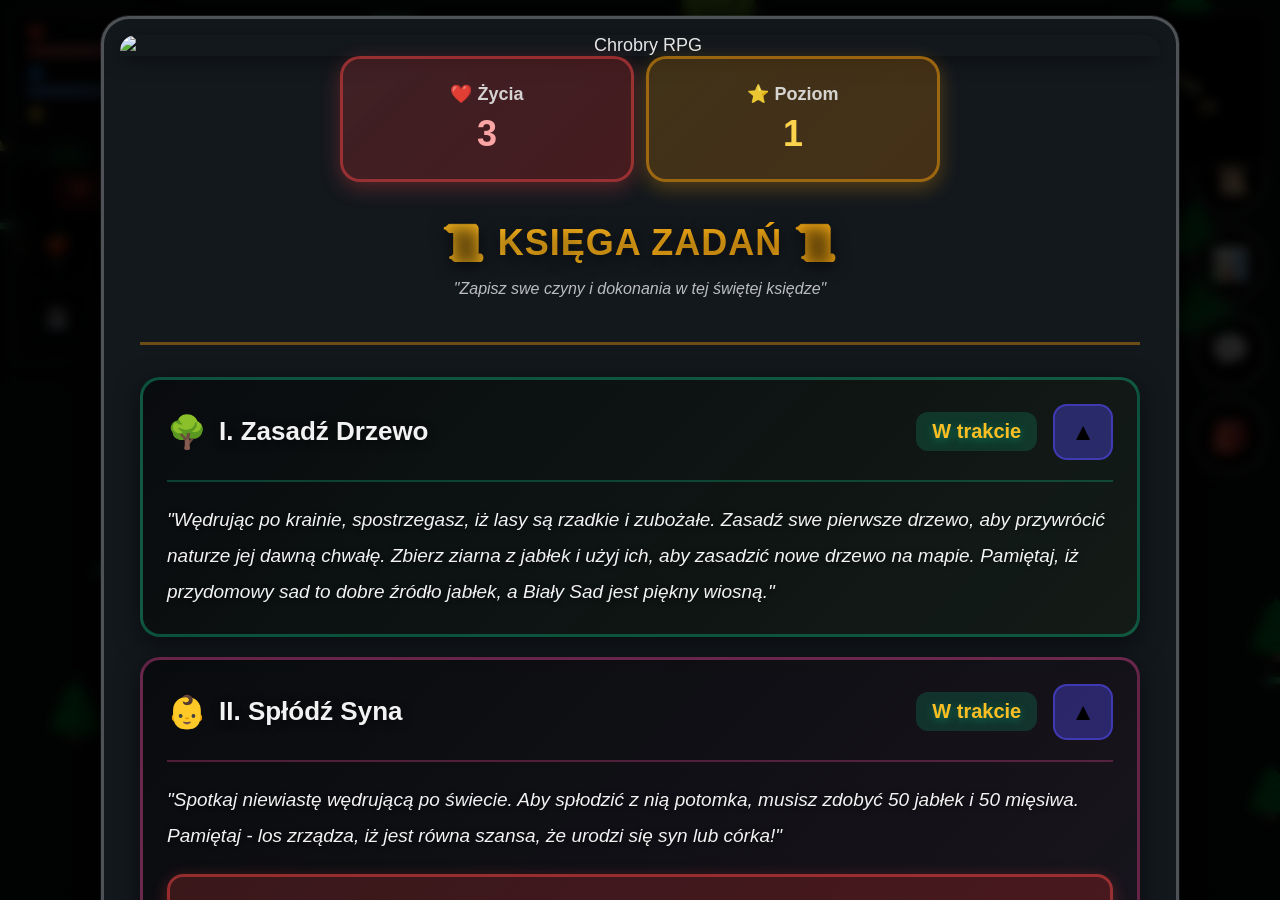
==== index.html @ 9f72fad6 "Initial commit: Game prototype" ====
<!DOCTYPE html>
<html lang="pl">

<head>
  <meta charset="utf-8" />
  <meta name="viewport" content="width=device-width, initial-scale=1, user-scalable=no, viewport-fit=cover" />
  <title>🧔 ChrobryRPG</title>
  <link rel="stylesheet" href="styles.css">
</head>

<body>
  <canvas id="canvas"></canvas>
  <!-- Mini-mapa w prawym górnym rogu -->
  <canvas id="minimap" class="minimap"></canvas>
  <div id="ui">
    <!-- Nowy HUD - Modern Game Design -->
    <div class="hud-container">
      <!-- Górna sekcja: HP, MP, XP w jednej linii -->
      <div class="hud-bars-section">
        <div class="hud-bar-group">
          <div class="hud-bar-label">
            <span class="hud-icon">❤️</span>
            <span class="hud-bar-text" id="hpNum">100/100</span>
          </div>
          <div class="hud-bar hp-bar">
            <div class="hud-bar-fill hp-fill" id="hpFill" style="width:100%"></div>
          </div>
        </div>

        <div class="hud-bar-group">
          <div class="hud-bar-label">
            <span class="hud-icon">🔷</span>
            <span class="hud-bar-text" id="mpNum">50/50</span>
          </div>
          <div class="hud-bar mp-bar">
            <div class="hud-bar-fill mp-fill" id="mpFill" style="width:100%"></div>
          </div>
        </div>

        <div class="hud-bar-group">
          <div class="hud-bar-label">
            <span class="hud-icon">⭐</span>
            <span class="hud-bar-text">L<span id="lvlNum">1</span> <span id="xpNum"
                class="hud-xp-text">0/100</span></span>
          </div>
          <div class="hud-bar xp-bar">
            <div class="hud-bar-fill xp-fill" id="xpFill" style="width:0%"></div>
          </div>
        </div>
      </div>

      <!-- Dolna sekcja: Inventory i statystyki -->
      <div class="hud-stats-section">
        <div class="hud-stats-row">
          <div class="hud-stat-badge lives-badge" title="Życia">
            <span class="hud-stat-icon">❤️</span>
            <span class="hud-stat-value" id="livesDisplay">3</span>
          </div>
          <div class="hud-stat-badge gold-badge" title="Złoto">
            <span class="hud-stat-icon">💰</span>
            <span class="hud-stat-value" id="gold">0</span>
          </div>
        </div>

        <div class="hud-inventory-row">
          <div class="hud-inv-item" title="Jabłka">
            <span class="hud-inv-icon">🍎</span>
            <span class="hud-inv-count" id="hudApples">0</span>
          </div>
          <div class="hud-inv-item" title="Mięsiwo">
            <span class="hud-inv-icon">🍖</span>
            <span class="hud-inv-count" id="hudMeat">0</span>
          </div>
          <div class="hud-inv-item" title="Flaszki">
            <span class="hud-inv-icon">🍾</span>
            <span class="hud-inv-count" id="hudMead">0</span>
          </div>
          <div class="hud-inv-item" title="Drewno">
            <span class="hud-inv-icon">🪵</span>
            <span class="hud-inv-count" id="hudWood">0</span>
          </div>
          <div class="hud-inv-item btn-icon" id="saveBtn" title="Zapisz grę">
            <span class="hud-inv-icon">💾</span>
          </div>
        </div>
      </div>
    </div>
    <!-- Przyciski akcji - prawa strona pod mini-mapą -->
    <div class="action-buttons-panel">
      <div class="action-btn-item btn-icon" id="questBtn" title="Zadania (Q)">📜</div>
      <div class="action-btn-item btn-icon" id="statsBtn" title="Statystyki (R)">📊</div>
      <div class="action-btn-item btn-icon" id="interactBtn" title="Interakcja (F)">💬</div>
      <div class="action-btn-item btn-icon" id="inventoryBtn" title="Skarbiec (E)">🎒</div>
    </div>

    <!-- Gałka analogowa (lewy dolny róg) -->
    <div class="virtual-joystick" id="joystick">
      <div class="joystick-base"></div>
      <div class="joystick-stick" id="joystickStick"></div>
    </div>

    <!-- Przyciski akcji (prawy dolny róg) -->
    <div class="action-buttons">
      <button class="action-btn action-btn-b" id="actionBtnB" title="Atak projectile (B)">
        <span class="action-btn-emoji">🏹</span>
        <div class="action-btn-cooldown" id="cooldownB"></div>
      </button>
      <button class="action-btn action-btn-a" id="actionBtnA" title="Atak ręcz (A)">
        <span class="action-btn-emoji">⚔️</span>
        <div class="action-btn-cooldown" id="cooldownA"></div>
      </button>
    </div>
  </div>

  <!-- Modal level-up -->
  <div class="modal" id="levelUpModal">
    <div class="panel">
      <button class="modal-close" aria-label="Zamknij">×</button>
      <h1>🛡️ Awans na poziom <span id="lvlUpTo">2</span></h1>
      <div
        style="margin-bottom:24px; padding:20px; background:linear-gradient(135deg, rgba(16,185,129,0.3), rgba(5,150,105,0.3)); border:3px solid rgba(16,185,129,0.5); border-radius:16px; font-size:22px; font-weight:700; text-align:center; box-shadow: 0 4px 16px rgba(16,185,129,0.3);">
        ⭐ Punkty do wykorzystania: <span id="levelUpPoints">1</span>
      </div>
      <div style="display:flex; flex-direction:column; gap:12px;">
        <button class="btn" id="upHP" style="justify-content:space-between; text-align:left;">
          <span style="font-size:18px;">❤️ Maks. HP</span>
          <span style="font-size:18px; font-weight:700; opacity:0.9;" id="upHPValue">100</span>
        </button>
        <button class="btn" id="upMP" style="justify-content:space-between; text-align:left;">
          <span style="font-size:18px;">🔷 Maks. Moc</span>
          <span style="font-size:18px; font-weight:700; opacity:0.9;" id="upMPValue">50</span>
        </button>
        <button class="btn" id="upSpeed" style="justify-content:space-between; text-align:left;">
          <span style="font-size:18px;">🏃 Prędkość ruchu</span>
          <span style="font-size:18px; font-weight:700; opacity:0.9;" id="upSpeedValue">2.8</span>
        </button>
        <button class="btn" id="upMeleeSpeed" style="justify-content:space-between; text-align:left;">
          <span style="font-size:18px;">⚔️ Prędkość ataku z bliska</span>
          <span style="font-size:18px; font-weight:700; opacity:0.9;" id="upMeleeSpeedValue">400ms</span>
        </button>
        <button class="btn" id="upMeleeDmg" style="justify-content:space-between; text-align:left;">
          <span style="font-size:18px;">🗡️ Siła ataku z bliska</span>
          <span style="font-size:18px; font-weight:700; opacity:0.9;" id="upMeleeDmgValue">18</span>
        </button>
        <button class="btn" id="upRangedSpeed" style="justify-content:space-between; text-align:left;">
          <span style="font-size:18px;">🏹 Prędkość ataku z daleka</span>
          <span style="font-size:18px; font-weight:700; opacity:0.9;" id="upRangedSpeedValue">300ms</span>
        </button>
        <button class="btn" id="upRangedDmg" style="justify-content:space-between; text-align:left;">
          <span style="font-size:18px;">💥 Siła ataku z daleka</span>
          <span style="font-size:18px; font-weight:700; opacity:0.9;" id="upRangedDmgValue">16</span>
        </button>
        <button class="btn" id="upMagnet" style="justify-content:space-between; text-align:left;">
          <span style="font-size:18px;">🧲 Przyciąganie dropów</span>
          <span style="font-size:18px; font-weight:700; opacity:0.9;" id="upMagnetValue">0px</span>
        </button>
      </div>
    </div>
  </div>

  <!-- Modal Quest Log / Start Screen / Help (Połączony) -->
  <div class="modal" id="questModal">
    <div class="panel">
      <!-- Sekcja Start Screen (tylko gdy to start screen) -->
      <div id="startScreenSection" style="margin-bottom:40px; display:none;">
        <div style="text-align:center; margin: -24px -20px 40px -20px;">
          <img src="media/chrobry-rpg.png" alt="Chrobry RPG"
            style="width: 100%; height: auto; display: block; border-radius: 16px 16px 0 0; box-shadow: 0 4px 20px rgba(0,0,0,0.4);">
          <div
            style="display:flex; flex-direction:row; gap:12px; margin-bottom:40px; max-width:600px; margin-left:auto; margin-right:auto; justify-content:center; align-items:stretch;">
            <div
              style="padding:24px; background:linear-gradient(135deg, rgba(239,68,68,0.2), rgba(220,38,38,0.25)); border:3px solid rgba(239,68,68,0.5); border-radius:20px; font-size:24px; font-weight:800; box-shadow: 0 6px 20px rgba(239,68,68,0.3); flex:1; min-width:180px;">
              <div style="font-size:18px; margin-bottom:8px; opacity:0.9; font-weight:600;">❤️ Życia</div>
              <div style="font-size:36px; color:#fca5a5;"><span id="startScreenLives">3</span></div>
            </div>
            <div
              style="padding:24px; background:linear-gradient(135deg, rgba(245,158,11,0.2), rgba(217,119,6,0.25)); border:3px solid rgba(245,158,11,0.5); border-radius:20px; font-size:24px; font-weight:800; box-shadow: 0 6px 20px rgba(245,158,11,0.3); flex:1; min-width:180px;">
              <div style="font-size:18px; margin-bottom:8px; opacity:0.9; font-weight:600;">⭐ Poziom</div>
              <div style="font-size:36px; color:#fcd34d;"><span id="startScreenLevel">1</span></div>
            </div>
          </div>
        </div>
      </div>

      <!-- Sekcja Quest Log -->
      <div style="margin-bottom:40px;">
        <div
          style="text-align:center; margin-bottom:32px; padding-bottom:24px; border-bottom:3px solid rgba(245,158,11,0.4);">
          <h2
            style="font-size:36px; font-weight:900; margin:0; text-shadow: 0 4px 16px rgba(0,0,0,0.6); letter-spacing:1px; background: linear-gradient(135deg, #fbbf24, #f59e0b); -webkit-background-clip: text; -webkit-text-fill-color: transparent; background-clip: text;">
            📜 KSIĘGA ZADAŃ 📜</h2>
          <p style="font-size:16px; margin-top:12px; opacity:0.8; font-style:italic;">"Zapisz swe czyny i dokonania w
            tej świętej księdze"</p>
        </div>
        <div style="margin-bottom:12px">
          <!-- Quest 1: Zasadź drzewo -->
          <div
            style="margin-bottom:20px; border:3px solid rgba(16,185,129,0.4); border-radius:20px; padding:24px; background:linear-gradient(135deg, rgba(0,0,0,0.5), rgba(20,30,20,0.6)); box-shadow: 0 6px 24px rgba(0,0,0,0.5);">
            <div
              style="display:flex; justify-content:space-between; align-items:center; margin-bottom:16px; flex-wrap:wrap; gap:16px;">
              <div style="display:flex; align-items:center; gap:12px;">
                <span style="font-size:32px;">🌳</span>
                <strong
                  style="font-size:26px; font-weight:800; color:rgba(255,255,255,0.95); text-shadow: 0 2px 8px rgba(0,0,0,0.5);">I.
                  Zasadź Drzewo</strong>
              </div>
              <div style="display:flex; align-items:center; gap:16px;">
                <span id="quest1Status"
                  style="color:#10b981; font-weight:800; font-size:20px; text-shadow: 0 2px 8px rgba(16,185,129,0.5); padding:8px 16px; background:rgba(16,185,129,0.2); border-radius:12px;">✓
                  Ukończone</span>
                <button class="btn-icon-small" id="quest1Toggle"
                  style="font-size:24px; padding:12px 16px; min-width:52px; min-height:52px; background:rgba(79,70,229,0.4); border:2px solid rgba(79,70,229,0.6); border-radius:14px; cursor:pointer; transition:all 0.2s;"
                  title="Rozwiń/Zwiń opis">▲</button>
              </div>
            </div>
            <div id="quest1Description"
              style="display:block; margin-top:20px; padding-top:20px; border-top:2px solid rgba(16,185,129,0.3);">
              <p
                style="margin:0; line-height:1.9; color:rgba(255,255,255,0.95); font-size:19px; font-style:italic; text-shadow: 0 1px 4px rgba(0,0,0,0.5);">
                "Wędrując po krainie, spostrzegasz, iż lasy są rzadkie i zubożałe. Zasadź swe pierwsze drzewo, aby
                przywrócić naturze jej dawną chwałę. Zbierz ziarna z jabłek i użyj ich, aby zasadzić nowe drzewo na
                mapie. Pamiętaj, iż przydomowy sad to dobre źródło jabłek, a Biały Sad jest piękny wiosną."
              </p>
            </div>
          </div>

          <!-- Quest 2: Spłodź syna -->
          <div
            style="margin-bottom:20px; border:3px solid rgba(236,72,153,0.4); border-radius:20px; padding:24px; background:linear-gradient(135deg, rgba(0,0,0,0.5), rgba(30,20,30,0.6)); box-shadow: 0 6px 24px rgba(0,0,0,0.5);">
            <div
              style="display:flex; justify-content:space-between; align-items:center; margin-bottom:16px; flex-wrap:wrap; gap:16px;">
              <div style="display:flex; align-items:center; gap:12px;">
                <span style="font-size:32px;">👶</span>
                <strong
                  style="font-size:26px; font-weight:800; color:rgba(255,255,255,0.95); text-shadow: 0 2px 8px rgba(0,0,0,0.5);">II.
                  Spłódź Syna</strong>
              </div>
              <div style="display:flex; align-items:center; gap:16px;">
                <span id="quest2Status"
                  style="color:#10b981; font-weight:800; font-size:20px; text-shadow: 0 2px 8px rgba(16,185,129,0.5); padding:8px 16px; background:rgba(16,185,129,0.2); border-radius:12px;">✓
                  Ukończone</span>
                <button class="btn-icon-small" id="quest2Toggle"
                  style="font-size:24px; padding:12px 16px; min-width:52px; min-height:52px; background:rgba(79,70,229,0.4); border:2px solid rgba(79,70,229,0.6); border-radius:14px; cursor:pointer; transition:all 0.2s;"
                  title="Rozwiń/Zwiń opis">▲</button>
              </div>
            </div>
            <div id="quest2Description"
              style="display:block; margin-top:20px; padding-top:20px; border-top:2px solid rgba(236,72,153,0.3);">
              <p
                style="margin:0 0 20px 0; line-height:1.9; color:rgba(255,255,255,0.95); font-size:19px; font-style:italic; text-shadow: 0 1px 4px rgba(0,0,0,0.5);">
                "Spotkaj niewiastę wędrującą po świecie. Aby spłodzić z nią potomka, musisz zdobyć 50 jabłek i 50
                mięsiwa. Pamiętaj - los zrządza, iż jest równa szansa, że urodzi się syn lub córka!"
              </p>
              <div style="display:flex; flex-direction:column; gap:14px; margin-top:20px;">
                <div
                  style="padding:20px; background:linear-gradient(135deg, rgba(239,68,68,0.2), rgba(220,38,38,0.25)); border:3px solid rgba(239,68,68,0.5); border-radius:16px; font-size:20px; font-weight:700; text-align:center; box-shadow: 0 4px 16px rgba(239,68,68,0.3);">
                  🍎 Jabłka: <span id="quest2Apples" style="font-size:24px; color:#fca5a5;">0</span>/50
                </div>
                <div
                  style="padding:20px; background:linear-gradient(135deg, rgba(245,158,11,0.2), rgba(217,119,6,0.25)); border:3px solid rgba(245,158,11,0.5); border-radius:16px; font-size:20px; font-weight:700; text-align:center; box-shadow: 0 4px 16px rgba(245,158,11,0.3);">
                  🍖 Mięsiwo: <span id="quest2Meat" style="font-size:24px; color:#fcd34d;">0</span>/50
                </div>
              </div>
            </div>
          </div>

          <!-- Quest 3: Napisz książkę -->
          <div
            style="margin-bottom:20px; border:3px solid rgba(139,92,246,0.4); border-radius:20px; padding:24px; background:linear-gradient(135deg, rgba(0,0,0,0.5), rgba(20,20,30,0.6)); box-shadow: 0 6px 24px rgba(0,0,0,0.5);">
            <div
              style="display:flex; justify-content:space-between; align-items:center; margin-bottom:16px; flex-wrap:wrap; gap:16px;">
              <div style="display:flex; align-items:center; gap:12px;">
                <span style="font-size:32px;">📖</span>
                <strong
                  style="font-size:26px; font-weight:800; color:rgba(255,255,255,0.95); text-shadow: 0 2px 8px rgba(0,0,0,0.5);">III.
                  Napisz Knigę</strong>
              </div>
              <div style="display:flex; align-items:center; gap:16px;">
                <span id="quest3Status"
                  style="color:#10b981; font-weight:800; font-size:20px; text-shadow: 0 2px 8px rgba(16,185,129,0.5); padding:8px 16px; background:rgba(16,185,129,0.2); border-radius:12px;">✓
                  Ukończone</span>
                <button class="btn-icon-small" id="quest3Toggle"
                  style="font-size:24px; padding:12px 16px; min-width:52px; min-height:52px; background:rgba(79,70,229,0.4); border:2px solid rgba(79,70,229,0.6); border-radius:14px; cursor:pointer; transition:all 0.2s;"
                  title="Rozwiń/Zwiń opis">▲</button>
              </div>
            </div>
            <div id="quest3Description"
              style="display:block; margin-top:20px; padding-top:20px; border-top:2px solid rgba(139,92,246,0.3);">
              <p
                style="margin:0 0 20px 0; line-height:1.9; color:rgba(255,255,255,0.95); font-size:19px; font-style:italic; text-shadow: 0 1px 4px rgba(0,0,0,0.5);">
                "Spotkaj czarodzieja wędrującego po świecie. Aby napisać z nim księgę mądrości, musisz zebrać ogromne
                ilości zasobów: 100 mięsiwa, 100 jabłek i 100 monet. To będzie wymagało wiele wysiłku, lecz nagroda jest
                warta poświęcenia! Pamiętaj, iż monety najłatwiej zdobyć rozwalając legowiska potworów."
              </p>
              <div style="display:flex; flex-direction:column; gap:14px; margin-top:20px;">
                <div
                  style="padding:20px; background:linear-gradient(135deg, rgba(245,158,11,0.2), rgba(217,119,6,0.25)); border:3px solid rgba(245,158,11,0.5); border-radius:16px; font-size:20px; font-weight:700; text-align:center; box-shadow: 0 4px 16px rgba(245,158,11,0.3);">
                  🍖 Mięsiwo: <span id="quest3Meat" style="font-size:24px; color:#fcd34d;">0</span>/100
                </div>
                <div
                  style="padding:20px; background:linear-gradient(135deg, rgba(239,68,68,0.2), rgba(220,38,38,0.25)); border:3px solid rgba(239,68,68,0.5); border-radius:16px; font-size:20px; font-weight:700; text-align:center; box-shadow: 0 4px 16px rgba(239,68,68,0.3);">
                  🍎 Jabłka: <span id="quest3Apples" style="font-size:24px; color:#fca5a5;">0</span>/100
                </div>
                <div
                  style="padding:20px; background:linear-gradient(135deg, rgba(245,158,11,0.2), rgba(217,119,6,0.25)); border:3px solid rgba(245,158,11,0.5); border-radius:16px; font-size:20px; font-weight:700; text-align:center; box-shadow: 0 4px 16px rgba(245,158,11,0.3);">
                  💰 Monety: <span id="quest3Gold" style="font-size:24px; color:#fcd34d;">0</span>/100
                </div>
              </div>

              <!-- Subquesty: Zniszcz 3 legowiska każdego typu -->
              <div style="margin-top:24px; padding-top:24px; border-top:3px solid rgba(139,92,246,0.4);">
                <div
                  style="font-size:22px; font-weight:800; color:rgba(255,255,255,0.95); margin-bottom:16px; text-align:center; text-shadow: 0 2px 8px rgba(0,0,0,0.5);">
                  ⚔️ Wyzwania Megabestii
                </div>
                <p
                  style="margin:0 0 20px 0; line-height:1.7; color:rgba(255,255,255,0.9); font-size:17px; font-style:italic; text-align:center; text-shadow: 0 1px 4px rgba(0,0,0,0.5);">
                  Zniszcz 3 legowiska każdego typu potwora, aby pojawiła się megabestia. Pokonanie megabestii daje 30
                  monet!
                </p>
                <div style="display:flex; flex-direction:column; gap:12px;">
                  <div
                    style="padding:16px; background:linear-gradient(135deg, rgba(139,92,246,0.15), rgba(124,58,237,0.2)); border:2px solid rgba(139,92,246,0.4); border-radius:14px; box-shadow: 0 3px 12px rgba(139,92,246,0.2);">
                    <div style="display:flex; align-items:center; justify-content:space-between; gap:12px;">
                      <div style="display:flex; align-items:center; gap:12px;">
                        <span style="font-size:32px;">🐺</span>
                        <div>
                          <div style="font-size:18px; font-weight:700; color:rgba(255,255,255,0.95);">Wilk</div>
                          <div style="font-size:14px; opacity:0.8;">Zniszcz 3 legowiska wilków</div>
                        </div>
                      </div>
                      <div style="font-size:24px; font-weight:900; color:#a78bfa;">
                        <span id="quest3Nest0">0</span>/3
                      </div>
                    </div>
                  </div>

                  <div
                    style="padding:16px; background:linear-gradient(135deg, rgba(139,92,246,0.15), rgba(124,58,237,0.2)); border:2px solid rgba(139,92,246,0.4); border-radius:14px; box-shadow: 0 3px 12px rgba(139,92,246,0.2);">
                    <div style="display:flex; align-items:center; justify-content:space-between; gap:12px;">
                      <div style="display:flex; align-items:center; gap:12px;">
                        <span style="font-size:32px;">🐗</span>
                        <div>
                          <div style="font-size:18px; font-weight:700; color:rgba(255,255,255,0.95);">Dzika świnia</div>
                          <div style="font-size:14px; opacity:0.8;">Zniszcz 3 legowiska dzików</div>
                        </div>
                      </div>
                      <div style="font-size:24px; font-weight:900; color:#a78bfa;">
                        <span id="quest3Nest1">0</span>/3
                      </div>
                    </div>
                  </div>

                  <div
                    style="padding:16px; background:linear-gradient(135deg, rgba(139,92,246,0.15), rgba(124,58,237,0.2)); border:2px solid rgba(139,92,246,0.4); border-radius:14px; box-shadow: 0 3px 12px rgba(139,92,246,0.2);">
                    <div style="display:flex; align-items:center; justify-content:space-between; gap:12px;">
                      <div style="display:flex; align-items:center; gap:12px;">
                        <span style="font-size:32px;">🐍</span>
                        <div>
                          <div style="font-size:18px; font-weight:700; color:rgba(255,255,255,0.95);">Żmija</div>
                          <div style="font-size:14px; opacity:0.8;">Zniszcz 3 legowiska żmij</div>
                        </div>
                      </div>
                      <div style="font-size:24px; font-weight:900; color:#a78bfa;">
                        <span id="quest3Nest2">0</span>/3
                      </div>
                    </div>
                  </div>

                  <div
                    style="padding:16px; background:linear-gradient(135deg, rgba(139,92,246,0.15), rgba(124,58,237,0.2)); border:2px solid rgba(139,92,246,0.4); border-radius:14px; box-shadow: 0 3px 12px rgba(139,92,246,0.2);">
                    <div style="display:flex; align-items:center; justify-content:space-between; gap:12px;">
                      <div style="display:flex; align-items:center; gap:12px;">
                        <span style="font-size:32px;">🧟</span>
                        <div>
                          <div style="font-size:18px; font-weight:700; color:rgba(255,255,255,0.95);">Trup</div>
                          <div style="font-size:14px; opacity:0.8;">Zniszcz 3 legowiska trupów</div>
                        </div>
                      </div>
                      <div style="font-size:24px; font-weight:900; color:#a78bfa;">
                        <span id="quest3Nest3">0</span>/3
                      </div>
                    </div>
                  </div>
                </div>
              </div>
            </div>
          </div>
        </div>
      </div>

      <!-- Start Game Button (Moved here) -->
      <div id="startBtnContainer" style="display:none; margin-top: 40px; margin-bottom: 40px; text-align: center;">
        <button class="btn btn-success" id="startGameBtn"
          style="font-size:24px; padding:24px 48px; min-height:72px; font-weight:800; text-transform:uppercase; letter-spacing:1px; box-shadow: 0 8px 24px rgba(16,185,129,0.5);">⚔️
          Wyrusz na Wyprawę ⚔️</button>
      </div>

      <!-- Sekcja Instrukcji -->
      <div style="margin-bottom:40px; border-top:3px solid rgba(245,158,11,0.4); padding-top:40px;">
        <div style="text-align:center; margin-bottom:32px;">
          <h2
            style="font-size:36px; font-weight:900; margin:0 0 12px 0; text-shadow: 0 4px 16px rgba(0,0,0,0.6); letter-spacing:1px; background: linear-gradient(135deg, #fbbf24, #f59e0b); -webkit-background-clip: text; -webkit-text-fill-color: transparent; background-clip: text;">
            ⚔️ KSIĘGA WIEDZY ⚔️</h2>
          <p style="font-size:16px; opacity:0.8; font-style:italic;">"Poznaj tajemnice królestwa i sztukę walki"</p>
        </div>

        <div style="margin-bottom:32px;">
          <h3
            style="font-size:24px; font-weight:800; margin-bottom:20px; color:rgba(255,255,255,0.95); text-align:center; padding:16px; background:linear-gradient(135deg, rgba(79,70,229,0.2), rgba(67,56,202,0.25)); border:2px solid rgba(79,70,229,0.4); border-radius:16px; box-shadow: 0 4px 16px rgba(79,70,229,0.3);">
            📱 Sztuka Walki na Urządzeniach Przenośnych</h3>
          <div style="display:flex; flex-direction:column; gap:12px;">
            <div
              style="padding:18px 20px; background:linear-gradient(135deg, rgba(0,0,0,0.4), rgba(20,20,30,0.5)); border:2px solid rgba(255,255,255,0.15); border-radius:16px; font-size:17px; box-shadow: 0 4px 12px rgba(0,0,0,0.4);">
              <strong style="font-size:20px; color:#fbbf24;">🎮 Gałka analogowa</strong> <span
                style="opacity:0.8;">(lewy dolny róg)</span> - <em>Poruszaj się po krainie</em>
            </div>
            <div
              style="padding:18px 20px; background:linear-gradient(135deg, rgba(0,0,0,0.4), rgba(20,20,30,0.5)); border:2px solid rgba(255,255,255,0.15); border-radius:16px; font-size:17px; box-shadow: 0 4px 12px rgba(0,0,0,0.4);">
              <strong style="font-size:20px; color:#fbbf24;">⚔️ Przycisk A</strong> <span style="opacity:0.8;">(prawy
                dolny róg)</span> - <em>Atakuj mieczem</em>
            </div>
            <div
              style="padding:18px 20px; background:linear-gradient(135deg, rgba(0,0,0,0.4), rgba(20,20,30,0.5)); border:2px solid rgba(255,255,255,0.15); border-radius:16px; font-size:17px; box-shadow: 0 4px 12px rgba(0,0,0,0.4);">
              <strong style="font-size:20px; color:#fbbf24;">🏹 Przycisk B</strong> <span style="opacity:0.8;">(prawy
                dolny róg)</span> - <em>Strzelaj z łuku</em>
            </div>
            <div
              style="padding:18px 20px; background:linear-gradient(135deg, rgba(0,0,0,0.4), rgba(20,20,30,0.5)); border:2px solid rgba(255,255,255,0.15); border-radius:16px; font-size:17px; box-shadow: 0 4px 12px rgba(0,0,0,0.4);">
              <strong style="font-size:20px; color:#fbbf24;">📜 Zadania</strong> <span style="opacity:0.8;">(górne
                menu)</span> - <em>Otwórz księgę zadań</em>
            </div>
            <div
              style="padding:18px 20px; background:linear-gradient(135deg, rgba(0,0,0,0.4), rgba(20,20,30,0.5)); border:2px solid rgba(255,255,255,0.15); border-radius:16px; font-size:17px; box-shadow: 0 4px 12px rgba(0,0,0,0.4);">
              <strong style="font-size:20px; color:#fbbf24;">🎒 Skarbiec</strong> <span style="opacity:0.8;">(górne
                menu)</span> - <em>Zobacz swe skarby</em>
            </div>
            <div
              style="padding:18px 20px; background:linear-gradient(135deg, rgba(0,0,0,0.4), rgba(20,20,30,0.5)); border:2px solid rgba(255,255,255,0.15); border-radius:16px; font-size:17px; box-shadow: 0 4px 12px rgba(0,0,0,0.4);">
              <strong style="font-size:20px; color:#fbbf24;">📊 Statystyki</strong> <span style="opacity:0.8;">(górne
                menu)</span> - <em>Sprawdź swe umiejętności</em>
            </div>
            <div
              style="padding:18px 20px; background:linear-gradient(135deg, rgba(0,0,0,0.4), rgba(20,20,30,0.5)); border:2px solid rgba(255,255,255,0.15); border-radius:16px; font-size:17px; box-shadow: 0 4px 12px rgba(0,0,0,0.4);">
              <strong style="font-size:20px; color:#fbbf24;">💬 Interakcja</strong> <span style="opacity:0.8;">(górne
                menu)</span> - <em>Rozmawiaj z mieszkańcami</em>
            </div>
          </div>
        </div>

        <div style="margin-bottom:32px;">
          <h3
            style="font-size:24px; font-weight:800; margin-bottom:20px; color:rgba(255,255,255,0.95); text-align:center; padding:16px; background:linear-gradient(135deg, rgba(139,92,246,0.2), rgba(124,58,237,0.25)); border:2px solid rgba(139,92,246,0.4); border-radius:16px; box-shadow: 0 4px 16px rgba(139,92,246,0.3);">
            🖥️ Sztuka Walki na Pulpicie</h3>
          <div style="display:flex; flex-direction:column; gap:12px;">
            <div
              style="padding:18px 20px; background:linear-gradient(135deg, rgba(0,0,0,0.4), rgba(20,20,30,0.5)); border:2px solid rgba(255,255,255,0.15); border-radius:16px; font-size:17px; box-shadow: 0 4px 12px rgba(0,0,0,0.4);">
              <strong style="font-size:20px; color:#a78bfa;">WASD / Strzałki</strong> - <em>Poruszaj się po krainie</em>
            </div>
            <div
              style="padding:18px 20px; background:linear-gradient(135deg, rgba(0,0,0,0.4), rgba(20,20,30,0.5)); border:2px solid rgba(255,255,255,0.15); border-radius:16px; font-size:17px; box-shadow: 0 4px 12px rgba(0,0,0,0.4);">
              <strong style="font-size:20px; color:#a78bfa;">Spacja</strong> - <em>Atakuj mieczem</em>
            </div>
            <div
              style="padding:18px 20px; background:linear-gradient(135deg, rgba(0,0,0,0.4), rgba(20,20,30,0.5)); border:2px solid rgba(255,255,255,0.15); border-radius:16px; font-size:17px; box-shadow: 0 4px 12px rgba(0,0,0,0.4);">
              <strong style="font-size:20px; color:#a78bfa;">Kliknięcie myszką</strong> - <em>Strzelaj z łuku w kierunku
                kursora</em>
            </div>
            <div
              style="padding:18px 20px; background:linear-gradient(135deg, rgba(0,0,0,0.4), rgba(20,20,30,0.5)); border:2px solid rgba(255,255,255,0.15); border-radius:16px; font-size:17px; box-shadow: 0 4px 12px rgba(0,0,0,0.4);">
              <strong style="font-size:20px; color:#a78bfa;">Q</strong> - <em>Otwórz księgę zadań</em>
            </div>
            <div
              style="padding:18px 20px; background:linear-gradient(135deg, rgba(0,0,0,0.4), rgba(20,20,30,0.5)); border:2px solid rgba(255,255,255,0.15); border-radius:16px; font-size:17px; box-shadow: 0 4px 12px rgba(0,0,0,0.4);">
              <strong style="font-size:20px; color:#a78bfa;">E</strong> - <em>Otwórz skarbiec</em>
            </div>
            <div
              style="padding:18px 20px; background:linear-gradient(135deg, rgba(0,0,0,0.4), rgba(20,20,30,0.5)); border:2px solid rgba(255,255,255,0.15); border-radius:16px; font-size:17px; box-shadow: 0 4px 12px rgba(0,0,0,0.4);">
              <strong style="font-size:20px; color:#a78bfa;">R</strong> - <em>Sprawdź statystyki</em>
            </div>
            <div
              style="padding:18px 20px; background:linear-gradient(135deg, rgba(0,0,0,0.4), rgba(20,20,30,0.5)); border:2px solid rgba(255,255,255,0.15); border-radius:16px; font-size:17px; box-shadow: 0 4px 12px rgba(0,0,0,0.4);">
              <strong style="font-size:20px; color:#a78bfa;">F</strong> - <em>Tryb interakcji (następnie kliknij
                mieszkańca)</em>
            </div>
            <div
              style="padding:18px 20px; background:linear-gradient(135deg, rgba(0,0,0,0.4), rgba(20,20,30,0.5)); border:2px solid rgba(255,255,255,0.15); border-radius:16px; font-size:17px; box-shadow: 0 4px 12px rgba(0,0,0,0.4);">
              <strong style="font-size:20px; color:#a78bfa;">ESC</strong> - <em>Zamknij otwarte okno</em>
            </div>
          </div>
        </div>

        <div style="margin-bottom:32px;">
          <h3
            style="font-size:24px; font-weight:800; margin-bottom:20px; color:rgba(255,255,255,0.95); text-align:center; padding:16px; background:linear-gradient(135deg, rgba(16,185,129,0.2), rgba(5,150,105,0.25)); border:2px solid rgba(16,185,129,0.4); border-radius:16px; box-shadow: 0 4px 16px rgba(16,185,129,0.3);">
            🏰 Tajemnice Królestwa</h3>
          <div style="display:flex; flex-direction:column; gap:12px;">
            <div
              style="padding:18px 20px; background:linear-gradient(135deg, rgba(0,0,0,0.4), rgba(20,20,30,0.5)); border:2px solid rgba(255,255,255,0.15); border-radius:16px; font-size:17px; box-shadow: 0 4px 12px rgba(0,0,0,0.4);">
              <strong style="font-size:20px; color:#34d399;">🏰 Jaskinie</strong> - <em>Generują wrogów, po zniszczeniu
                dają złoto i przedmioty</em>
            </div>
            <div
              style="padding:18px 20px; background:linear-gradient(135deg, rgba(0,0,0,0.4), rgba(20,20,30,0.5)); border:2px solid rgba(255,255,255,0.15); border-radius:16px; font-size:17px; box-shadow: 0 4px 12px rgba(0,0,0,0.4);">
              <strong style="font-size:20px; color:#34d399;">🌳 Drzewa</strong> - <em>Dają jabłka, można je ścinać dla
                drewna</em>
            </div>
            <div
              style="padding:18px 20px; background:linear-gradient(135deg, rgba(0,0,0,0.4), rgba(20,20,30,0.5)); border:2px solid rgba(255,255,255,0.15); border-radius:16px; font-size:17px; box-shadow: 0 4px 12px rgba(0,0,0,0.4);">
              <strong style="font-size:20px; color:#34d399;">👩 Niewiasta</strong> - <em>Daj 50 jabłek i 50 mięsiwa, aby
                spłodzić dziecko</em>
            </div>
            <div
              style="padding:18px 20px; background:linear-gradient(135deg, rgba(0,0,0,0.4), rgba(20,20,30,0.5)); border:2px solid rgba(255,255,255,0.15); border-radius:16px; font-size:17px; box-shadow: 0 4px 12px rgba(0,0,0,0.4);">
              <strong style="font-size:20px; color:#34d399;">🧙 Czarodziej</strong> - <em>Daj 100 mięsiwa, 100 jabłek i
                100 monet, aby napisać księgę</em>
            </div>
            <div
              style="padding:18px 20px; background:linear-gradient(135deg, rgba(0,0,0,0.4), rgba(20,20,30,0.5)); border:2px solid rgba(255,255,255,0.15); border-radius:16px; font-size:17px; box-shadow: 0 4px 12px rgba(0,0,0,0.4);">
              <strong style="font-size:20px; color:#34d399;">❤️ Życia</strong> - <em>Startujesz z 3, dostajesz +1 za
                każdy awans</em>
            </div>
          </div>
        </div>
      </div>

      <!-- Przycisk zamknij na końcu -->
      <button class="btn btn-secondary" id="closeQuestBtn"
        style="margin-top:20px; font-size:20px; padding:20px 40px; min-height:64px; font-weight:700;">❌ Zamknij
        Księgę</button>
    </div>
  </div>

  <!-- Modal Inventory - Redesigned -->
  <div class="modal" id="inventoryModal">
    <div class="panel">
      <button class="modal-close" aria-label="Zamknij">×</button>

      <!-- Nagłówek - lewy górny róg -->
      <div style="display:flex; align-items:center; gap:12px; margin-bottom:20px; margin-top:-8px;">
        <span style="font-size:36px; text-shadow: 0 2px 8px rgba(0,0,0,0.5);">🎒</span>
        <h2
          style="font-size:28px; font-weight:800; margin:0; color:rgba(255,255,255,0.95); text-shadow: 0 2px 8px rgba(0,0,0,0.5);">
          SKARBIEC</h2>
      </div>

      <!-- Statystyki HP i MP - Większe i bardziej widoczne - zawsze obok siebie -->
      <div style="margin-bottom:20px; display:grid; grid-template-columns:1fr 1fr; gap:10px;">
        <!-- Zdrowie -->
        <div
          style="padding:14px; background:linear-gradient(135deg, rgba(239,68,68,0.25), rgba(220,38,38,0.3)); border:3px solid rgba(239,68,68,0.6); border-radius:16px; box-shadow: 0 4px 16px rgba(239,68,68,0.4), inset 0 2px 6px rgba(255,255,255,0.1);">
          <div style="display:flex; align-items:center; justify-content:center; gap:8px; margin-bottom:8px;">
            <span style="font-size:28px;">❤️</span>
            <div style="font-size:18px; font-weight:700; color:#fca5a5; text-shadow: 0 2px 6px rgba(0,0,0,0.5);">Zdrowie
            </div>
          </div>
          <div
            style="font-size:32px; color:#fca5a5; font-weight:900; text-align:center; text-shadow: 0 2px 8px rgba(0,0,0,0.6); margin-bottom:10px; letter-spacing:1px;">
            <span id="invHP" style="color:#fff;">0</span><span style="opacity:0.6; font-size:24px;">/</span><span
              id="invHPMax" style="opacity:0.8;">0</span>
          </div>
          <div
            style="height:12px; background:rgba(0,0,0,0.4); border-radius:10px; overflow:hidden; border:2px solid rgba(255,255,255,0.15); box-shadow: inset 0 2px 4px rgba(0,0,0,0.3);">
            <div id="invHPBar"
              style="height:100%; background:linear-gradient(90deg, #ef4444, #f87171, #ef4444, #ef4444); box-shadow: 0 0 12px rgba(239,68,68,0.8), inset 0 1px 2px rgba(255,255,255,0.3); transition:width 0.4s cubic-bezier(0.4, 0, 0.2, 1); width:0%;">
            </div>
          </div>
        </div>

        <!-- Moc -->
        <div
          style="padding:14px; background:linear-gradient(135deg, rgba(59,130,246,0.25), rgba(37,99,235,0.3)); border:3px solid rgba(59,130,246,0.6); border-radius:16px; box-shadow: 0 4px 16px rgba(59,130,246,0.4), inset 0 2px 6px rgba(255,255,255,0.1);">
          <div style="display:flex; align-items:center; justify-content:center; gap:8px; margin-bottom:8px;">
            <span style="font-size:28px;">🔷</span>
            <div style="font-size:18px; font-weight:700; color:#93c5fd; text-shadow: 0 2px 6px rgba(0,0,0,0.5);">Moc
            </div>
          </div>
          <div
            style="font-size:32px; color:#93c5fd; font-weight:900; text-align:center; text-shadow: 0 2px 8px rgba(0,0,0,0.6); margin-bottom:10px; letter-spacing:1px;">
            <span id="invMP" style="color:#fff;">0</span><span style="opacity:0.6; font-size:24px;">/</span><span
              id="invMPMax" style="opacity:0.8;">0</span>
          </div>
          <div
            style="height:12px; background:rgba(0,0,0,0.4); border-radius:10px; overflow:hidden; border:2px solid rgba(255,255,255,0.15); box-shadow: inset 0 2px 4px rgba(0,0,0,0.3);">
            <div id="invMPBar"
              style="height:100%; background:linear-gradient(90deg, #3b82f6, #60a5fa, #3b82f6, #3b82f6); box-shadow: 0 0 12px rgba(59,130,246,0.8), inset 0 1px 2px rgba(255,255,255,0.3); transition:width 0.4s cubic-bezier(0.4, 0, 0.2, 1); width:0%;">
            </div>
          </div>
        </div>
      </div>

      <!-- Sekcja: Przedmioty regenerujące zdrowie -->
      <div style="margin-bottom:16px;">
        <div
          style="font-size:20px; font-weight:800; color:#fca5a5; margin-bottom:12px; text-align:center; text-shadow: 0 2px 8px rgba(239,68,68,0.5); padding:10px; background:linear-gradient(135deg, rgba(239,68,68,0.15), rgba(220,38,38,0.2)); border-radius:10px; border:2px solid rgba(239,68,68,0.3);">
          ❤️ Przedmioty Lecznicze
        </div>
        <div style="display:flex; flex-direction:column; gap:10px;">
          <button class="btn btn-danger" id="invAppleClick"
            style="justify-content:space-between; align-items:center; padding:14px 18px; font-size:18px; background:linear-gradient(135deg, rgba(239,68,68,0.95), rgba(220,38,38,1)); border:3px solid rgba(239,68,68,0.9); box-shadow: 0 4px 16px rgba(239,68,68,0.4);">
            <div style="display:flex; align-items:center; gap:12px;">
              <span style="font-size:28px;">🍎</span>
              <div style="text-align:left;">
                <div style="font-weight:700; margin-bottom:2px; font-size:16px;">Jabłka</div>
                <div style="font-size:13px; opacity:0.9;">Regeneruje zdrowie</div>
              </div>
            </div>
            <div style="display:flex; align-items:center; gap:8px;">
              <span id="invApples" style="font-size:22px; font-weight:900; min-width:40px; text-align:right;">0</span>
              <span style="font-size:16px; opacity:0.7;">→</span>
            </div>
          </button>

          <button class="btn btn-danger" id="healWithApplesBtn"
            style="justify-content:center; align-items:center; padding:14px 18px; font-size:18px; background:linear-gradient(135deg, rgba(239,68,68,0.95), rgba(220,38,38,1)); border:3px solid rgba(239,68,68,0.9); box-shadow: 0 4px 16px rgba(239,68,68,0.4); font-weight:800;">
            <span style="font-size:24px; margin-right:8px;">❤️</span>
            Ulecz się do pełna jabłkami
          </button>

          <button class="btn btn-danger" id="invMeatClick"
            style="justify-content:space-between; align-items:center; padding:14px 18px; font-size:18px; background:linear-gradient(135deg, rgba(239,68,68,0.95), rgba(220,38,38,1)); border:3px solid rgba(239,68,68,0.9); box-shadow: 0 4px 16px rgba(239,68,68,0.4);">
            <div style="display:flex; align-items:center; gap:12px;">
              <span style="font-size:28px;">🍖</span>
              <div style="text-align:left;">
                <div style="font-weight:700; margin-bottom:2px; font-size:16px;">Mięsiwo</div>
                <div style="font-size:13px; opacity:0.9;">Regeneruje zdrowie</div>
              </div>
            </div>
            <div style="display:flex; align-items:center; gap:8px;">
              <span id="invMeat" style="font-size:22px; font-weight:900; min-width:40px; text-align:right;">0</span>
              <span style="font-size:16px; opacity:0.7;">→</span>
            </div>
          </button>
        </div>
      </div>

      <!-- Sekcja: Przedmioty regenerujące moc -->
      <div style="margin-bottom:16px;">
        <div
          style="font-size:20px; font-weight:800; color:#93c5fd; margin-bottom:12px; text-align:center; text-shadow: 0 2px 8px rgba(59,130,246,0.5); padding:10px; background:linear-gradient(135deg, rgba(59,130,246,0.15), rgba(37,99,235,0.2)); border-radius:10px; border:2px solid rgba(59,130,246,0.3);">
          🔷 Przedmioty Magiczne
        </div>
        <div style="display:flex; flex-direction:column; gap:10px;">
          <button class="btn btn-primary" id="invMeadClick"
            style="justify-content:space-between; align-items:center; padding:14px 18px; font-size:18px; background:linear-gradient(135deg, rgba(59,130,246,0.95), rgba(37,99,235,1)); border:3px solid rgba(59,130,246,0.9); box-shadow: 0 4px 16px rgba(59,130,246,0.4);">
            <div style="display:flex; align-items:center; gap:12px;">
              <span style="font-size:28px;">🍾</span>
              <div style="text-align:left;">
                <div style="font-weight:700; margin-bottom:2px; font-size:16px;">Flaszka</div>
                <div style="font-size:13px; opacity:0.9;">Regeneruje moc</div>
              </div>
            </div>
            <div style="display:flex; align-items:center; gap:8px;">
              <span id="invMead" style="font-size:22px; font-weight:900; min-width:40px; text-align:right;">0</span>
              <span style="font-size:16px; opacity:0.7;">→</span>
            </div>
          </button>
        </div>
      </div>

      <!-- Sekcja: Narzędzia -->
      <div style="margin-bottom:16px;">
        <div
          style="font-size:20px; font-weight:800; color:#34d399; margin-bottom:12px; text-align:center; text-shadow: 0 2px 8px rgba(16,185,129,0.5); padding:10px; background:linear-gradient(135deg, rgba(16,185,129,0.15), rgba(5,150,105,0.2)); border-radius:10px; border:2px solid rgba(16,185,129,0.3);">
          🌱 Narzędzia
        </div>
        <div style="display:flex; flex-direction:column; gap:10px;">
          <button class="btn btn-success" id="invSeedClick"
            style="justify-content:space-between; align-items:center; padding:14px 18px; font-size:18px; background:linear-gradient(135deg, rgba(16,185,129,0.95), rgba(5,150,105,1)); border:3px solid rgba(16,185,129,0.9); box-shadow: 0 4px 16px rgba(16,185,129,0.4);">
            <div style="display:flex; align-items:center; gap:12px;">
              <span style="font-size:28px;">🌱</span>
              <div style="text-align:left;">
                <div style="font-weight:700; margin-bottom:2px; font-size:16px;">Ziarna</div>
                <div style="font-size:13px; opacity:0.9;">Aktywuj zasadzanie drzew</div>
              </div>
            </div>
            <div style="display:flex; align-items:center; gap:8px;">
              <span id="invSeeds" style="font-size:22px; font-weight:900; min-width:40px; text-align:right;">0</span>
              <span style="font-size:16px; opacity:0.7;">→</span>
            </div>
          </button>
          
          <div class="btn btn-success"
            style="justify-content:space-between; align-items:center; padding:14px 18px; font-size:18px; background:linear-gradient(135deg, rgba(139,69,19,0.8), rgba(160,82,45,0.9)); border:3px solid rgba(139,69,19,0.9); box-shadow: 0 4px 16px rgba(139,69,19,0.4); cursor:default;">
            <div style="display:flex; align-items:center; gap:12px;">
              <span style="font-size:28px;">🪵</span>
              <div style="text-align:left;">
                <div style="font-weight:700; margin-bottom:2px; font-size:16px;">Drewno</div>
                <div style="font-size:13px; opacity:0.9;">Surowiec rzemieślniczy</div>
              </div>
            </div>
            <div style="display:flex; align-items:center; gap:8px;">
              <span id="invWood" style="font-size:22px; font-weight:900; min-width:40px; text-align:right;">0</span>
            </div>
          </div>
        </div>
      </div>

      <!-- Tryb zasadzania -->
      <div id="plantingModeIndicator"
        style="margin-bottom:16px; display:none; padding:14px; background:linear-gradient(135deg, rgba(16,185,129,0.25), rgba(5,150,105,0.3)); border:3px solid rgba(16,185,129,0.6); border-radius:12px; color:#10b981; font-weight:800; font-size:16px; text-align:center; box-shadow: 0 4px 16px rgba(16,185,129,0.4); text-shadow: 0 2px 6px rgba(0,0,0,0.5);">
        <span style="font-size:24px; margin-right:8px;">🌱</span>
        Tryb zasadzania aktywny - kliknij na mapie aby zasadzić drzewo
      </div>

      <!-- Przycisk zamknij -->
      <button class="btn btn-secondary" id="closeInventoryBtn"
        style="width:100%; padding:14px; font-size:18px; font-weight:700;">❌ Zamknij Skarbiec</button>
    </div>
  </div>

  <!-- Modal Character Stats - Redesigned -->
  <div class="modal" id="statsModal">
    <div class="panel stats-panel">
      <button class="modal-close" aria-label="Zamknij">×</button>
      <div class="stats-header">
        <h1>📊 Karta Postaci</h1>
        <div class="stats-level-badge">
          <span class="stats-level-icon">⭐</span>
          <span class="stats-level-text">Poziom <span id="statsLevel">1</span></span>
        </div>
      </div>

      <!-- Podstawowe statystyki -->
      <div class="stats-section">
        <h2 class="stats-section-title">❤️ Podstawowe</h2>
        <div class="stats-grid">
          <div class="stat-card stat-card-hp">
            <div class="stat-card-header">
              <span class="stat-icon">❤️</span>
              <span class="stat-label">Zdrowie</span>
            </div>
            <div class="stat-value">
              <span id="statsHP">0</span><span class="stat-separator">/</span><span id="statsHPMax">0</span>
            </div>
            <div class="stat-bar-container">
              <div class="stat-bar stat-bar-hp" id="statsHPBar"></div>
            </div>
          </div>

          <div class="stat-card stat-card-mp">
            <div class="stat-card-header">
              <span class="stat-icon">🔷</span>
              <span class="stat-label">Moc</span>
            </div>
            <div class="stat-value">
              <span id="statsMP">0</span><span class="stat-separator">/</span><span id="statsMPMax">0</span>
            </div>
            <div class="stat-bar-container">
              <div class="stat-bar stat-bar-mp" id="statsMPBar"></div>
            </div>
          </div>
        </div>
      </div>

      <!-- Statystyki walki -->
      <div class="stats-section">
        <h2 class="stats-section-title">⚔️ Walka</h2>
        <div class="stats-grid">
          <div class="stat-card stat-card-melee">
            <div class="stat-card-header">
              <span class="stat-icon">⚔️</span>
              <span class="stat-label">Atak z Bliska</span>
            </div>
            <div class="stat-details">
              <div class="stat-detail-item">
                <span class="stat-detail-label">Siła:</span>
                <span class="stat-detail-value" id="statsMeleeDmg">0</span>
              </div>
              <div class="stat-detail-item">
                <span class="stat-detail-label">CD:</span>
                <span class="stat-detail-value" id="statsMeleeCD">0</span><span class="stat-unit">ms</span>
              </div>
            </div>
          </div>

          <div class="stat-card stat-card-ranged">
            <div class="stat-card-header">
              <span class="stat-icon">🏹</span>
              <span class="stat-label">Atak z Daleka</span>
            </div>
            <div class="stat-details">
              <div class="stat-detail-item">
                <span class="stat-detail-label">Siła:</span>
                <span class="stat-detail-value" id="statsRangedDmg">0</span>
              </div>
              <div class="stat-detail-item">
                <span class="stat-detail-label">CD:</span>
                <span class="stat-detail-value" id="statsRangedCD">0</span><span class="stat-unit">ms</span>
              </div>
            </div>
          </div>
        </div>
      </div>

      <!-- Statystyki ruchu i specjalne -->
      <div class="stats-section">
        <h2 class="stats-section-title">🏃 Ruch & Specjalne</h2>
        <div class="stats-grid stats-grid-single">
          <div class="stat-card stat-card-speed">
            <div class="stat-card-header">
              <span class="stat-icon">🏃</span>
              <span class="stat-label">Prędkość Ruchu</span>
            </div>
            <div class="stat-value-large">
              <span id="statsSpeed">0</span>
            </div>
          </div>

          <div class="stat-card stat-card-magnet">
            <div class="stat-card-header">
              <span class="stat-icon">🧲</span>
              <span class="stat-label">Przyciąganie Dropów</span>
            </div>
            <div class="stat-value-large">
              <span id="statsMagnet">0px</span>
            </div>
            <div class="stat-description" id="statsMagnetDesc">Poziom + bonus</div>
          </div>
        </div>
      </div>

      <button class="btn btn-secondary" id="closeStatsBtn" style="margin-top:24px;">❌ Zamknij</button>
    </div>
  </div>

  <!-- Modal Woman Dialog -->
  <div class="modal" id="womanModal">
    <div class="panel">
      <button class="modal-close" aria-label="Zamknij">×</button>
      <h1>👩 Niewiasta</h1>
      <p style="margin:20px 0; font-size:18px; line-height:1.6;">Hola! Chcesz mi spłodzić syna? Aby spłodzić mi syna
        luby, daj mnie 50 jabłek i 50 mięsiwa kochaniutki. Nie jestem taka łatwa! A! I pamiętaj ze jest 50/50 % szansa
        ze dropne Ci syna albo corke</p>
      <div style="display:flex; flex-direction:column; gap:12px; margin:20px 0;">
        <div
          style="padding:16px; background:rgba(239,68,68,0.15); border:2px solid rgba(239,68,68,0.3); border-radius:12px; font-size:18px; font-weight:600; text-align:center;">
          🍎 Jabłka: <span id="womanApples">0</span>/50</div>
        <div
          style="padding:16px; background:rgba(245,158,11,0.15); border:2px solid rgba(245,158,11,0.3); border-radius:12px; font-size:18px; font-weight:600; text-align:center;">
          🍖 Mięsiwo: <span id="womanMeat">0</span>/50</div>
      </div>
      <div style="display:flex; flex-direction:column; gap:12px; margin-top:20px;">
        <button class="btn btn-primary" id="giveAppleBtn">🍎 Daj jabłko (1)</button>
        <button class="btn btn-success" id="giveAllApplesBtn">🍎 Daj wszystkie jabłka</button>
        <button class="btn btn-primary" id="giveMeatBtn">🍖 Daj mięsiwo (1)</button>
        <button class="btn btn-success" id="giveAllMeatBtn">🍖 Daj wszystkie mięsiwo</button>
        <button class="btn btn-secondary" id="closeWomanBtn">❌ Zamknij</button>
      </div>
    </div>
  </div>

  <!-- Modal Wizard Dialog -->
  <div class="modal" id="wizardModal">
    <div class="panel">
      <button class="modal-close" aria-label="Zamknij">×</button>
      <h1>🧙 Czarodziej</h1>
      <p style="margin:20px 0; font-size:18px; line-height:1.6;">Aby napisać książkę, potrzebuję 100 mięsiwa, 100 jabłek
        i 100 monet.</p>
      <div style="display:flex; flex-direction:column; gap:12px; margin:20px 0;">
        <div
          style="padding:16px; background:rgba(245,158,11,0.15); border:2px solid rgba(245,158,11,0.3); border-radius:12px; font-size:18px; font-weight:600; text-align:center;">
          🍖 Mięsiwo: <span id="wizardMeat">0</span>/100</div>
        <div
          style="padding:16px; background:rgba(239,68,68,0.15); border:2px solid rgba(239,68,68,0.3); border-radius:12px; font-size:18px; font-weight:600; text-align:center;">
          🍎 Jabłka: <span id="wizardApples">0</span>/100</div>
        <div
          style="padding:16px; background:rgba(245,158,11,0.15); border:2px solid rgba(245,158,11,0.3); border-radius:12px; font-size:18px; font-weight:600; text-align:center;">
          💰 Monety: <span id="wizardGold">0</span>/100</div>
      </div>
      <div style="display:flex; flex-direction:column; gap:12px; margin-top:20px;">
        <button class="btn btn-primary" id="wizardGiveMeatBtn">🍖 Daj mięsiwo (1)</button>
        <button class="btn btn-success" id="wizardGiveAllMeatBtn">🍖 Daj wszystkie mięsiwo</button>
        <button class="btn btn-primary" id="wizardGiveAppleBtn">🍎 Daj jabłko (1)</button>
        <button class="btn btn-success" id="wizardGiveAllApplesBtn">🍎 Daj wszystkie jabłka</button>
        <button class="btn btn-primary" id="wizardGiveGoldBtn">💰 Daj monetę (1)</button>
        <button class="btn btn-success" id="wizardGiveAllGoldBtn">💰 Daj wszystkie monety</button>
        <button class="btn btn-success" id="wizardCompleteBtn">📖 Napisz książkę</button>
        <button class="btn btn-secondary" id="closeWizardBtn">❌ Zamknij</button>
      </div>
    </div>
  </div>

  <!-- Modal Start Screen -->

  <!-- Developer Menu -->
  <div class="modal" id="devMenuModal" style="display:none;">
    <div class="panel" style="max-width:600px;">
      <button class="modal-close" aria-label="Zamknij">×</button>
      <h1>🛠️ Menu Deweloperskie</h1>

      <div style="display:flex; flex-direction:column; gap:12px; margin-top:24px;">
        <h2 style="font-size:20px; margin:0; color:#fbbf24; text-shadow: 0 2px 6px rgba(0,0,0,0.5);">Spawn Megabestii
        </h2>
        <div style="display:grid; grid-template-columns:1fr 1fr; gap:8px;">
          <button class="btn btn-warning" id="devSpawnWolf">🐺 Spawn Wilk</button>
          <button class="btn btn-warning" id="devSpawnBoar">🐗 Spawn Dzik</button>
          <button class="btn btn-warning" id="devSpawnSnake">🐍 Spawn Żmija</button>
          <button class="btn btn-warning" id="devSpawnZombie">🧟 Spawn Trup</button>
        </div>

        <h2 style="font-size:20px; margin:16px 0 0 0; color:#ff6b00; text-shadow: 0 2px 6px rgba(0,0,0,0.5);">Spawn
          Ultra Megabestii</h2>
        <div style="display:grid; grid-template-columns:1fr 1fr; gap:8px;">
          <button class="btn"
            style="background:linear-gradient(135deg, rgba(255,107,0,0.9), rgba(255,149,0,0.95)); border-color:rgba(255,107,0,0.8);"
            id="devSpawnUltraWolf">🐺 Spawn Ultra Wilk</button>
          <button class="btn"
            style="background:linear-gradient(135deg, rgba(255,107,0,0.9), rgba(255,149,0,0.95)); border-color:rgba(255,107,0,0.8);"
            id="devSpawnUltraBoar">🐗 Spawn Ultra Dzik</button>
          <button class="btn"
            style="background:linear-gradient(135deg, rgba(255,107,0,0.9), rgba(255,149,0,0.95)); border-color:rgba(255,107,0,0.8);"
            id="devSpawnUltraSnake">🐍 Spawn Ultra Żmija</button>
          <button class="btn"
            style="background:linear-gradient(135deg, rgba(255,107,0,0.9), rgba(255,149,0,0.95)); border-color:rgba(255,107,0,0.8);"
            id="devSpawnUltraZombie">🧟 Spawn Ultra Trup</button>
        </div>
        <h2 style="font-size:20px; margin:16px 0 0 0; color:#ff0000; text-shadow: 0 2px 6px rgba(0,0,0,0.5);">Spawn
          HIPER ULTRA Megabestii</h2>
        <div style="display:grid; grid-template-columns:1fr 1fr; gap:8px;">
          <button class="btn"
            style="background:linear-gradient(135deg, rgba(255,0,0,0.9), rgba(255,50,50,0.95)); border-color:rgba(255,0,0,0.8);"
            id="devSpawnHiperUltraWolf">🐺🐺 Spawn HIPER ULTRA Wilk</button>
          <button class="btn"
            style="background:linear-gradient(135deg, rgba(255,0,0,0.9), rgba(255,50,50,0.95)); border-color:rgba(255,0,0,0.8);"
            id="devSpawnHiperUltraBoar">🐗🐗 Spawn HIPER ULTRA Dzik</button>
          <button class="btn"
            style="background:linear-gradient(135deg, rgba(255,0,0,0.9), rgba(255,50,50,0.95)); border-color:rgba(255,0,0,0.8);"
            id="devSpawnHiperUltraSnake">🐍🐍 Spawn HIPER ULTRA Żmija</button>
          <button class="btn"
            style="background:linear-gradient(135deg, rgba(255,0,0,0.9), rgba(255,50,50,0.95)); border-color:rgba(255,0,0,0.8);"
            id="devSpawnHiperUltraZombie">🧟 Spawn HIPER ULTRA Trup</button>
        </div>

        <h2 style="font-size:20px; margin:16px 0 0 0; color:#10b981; text-shadow: 0 2px 6px rgba(0,0,0,0.5);">Spawn Inne
        </h2>
        <div style="display:grid; grid-template-columns:1fr 1fr; gap:8px;">
          <button class="btn btn-success" id="devSpawnChild">👶 Spawn Dziecko</button>
          <button class="btn btn-success" id="devSpawnNest">🏰 Spawn Legowisko</button>
          <button class="btn btn-success" id="devSpawnEnemy">👹 Spawn Wróg</button>
          <button class="btn btn-success" id="devSpawnTree">🌳 Spawn Drzewo</button>
        </div>

        <h2 style="font-size:20px; margin:16px 0 0 0; color:#3b82f6; text-shadow: 0 2px 6px rgba(0,0,0,0.5);">Zasoby
        </h2>
        <div style="display:grid; grid-template-columns:1fr 1fr; gap:8px;">
          <button class="btn btn-primary" id="devAddGold">💰 +100 Monet</button>
          <button class="btn btn-primary" id="devAddXP">✨ +1000 XP</button>
          <button class="btn btn-primary" id="devAddLevel">⭐ +1 Poziom</button>
          <button class="btn btn-primary" id="devFullHeal">❤️ Pełne HP/MP</button>
        </div>

        <h2 style="font-size:20px; margin:16px 0 0 0; color:#a78bfa; text-shadow: 0 2px 6px rgba(0,0,0,0.5);">
          Achievements</h2>
        <div style="display:grid; grid-template-columns:1fr 1fr; gap:8px;">
          <button class="btn"
            style="background:linear-gradient(135deg, rgba(139,92,246,0.9), rgba(124,58,237,0.95)); border-color:rgba(139,92,246,0.8);"
            id="devUnlockAll">🏆 Odblokuj Wszystkie</button>
          <button class="btn"
            style="background:linear-gradient(135deg, rgba(139,92,246,0.9), rgba(124,58,237,0.95)); border-color:rgba(139,92,246,0.8);"
            id="devCompleteQuests">✅ Ukończ Questy</button>
        </div>
      </div>
    </div>
  </div>


  <!-- Debug HUD -->
  <div id="debugHUD">
    <div class="debug-line">FPS: <span id="debugFPS">0</span></div>
    <div id="debugLogs"></div>
  </div>

  <script src="game.js"></script>
</body>

</html>
---- styles.css ----
html, body { 
  height: 100%; 
  margin: 0; 
  padding: 0;
  background:#0b0f10; 
  color:#e6e6e6; 
  font-family: -apple-system, BlinkMacSystemFont, "Segoe UI", Roboto, "Helvetica Neue", Arial, sans-serif;
  font-weight: 500; /* Grubsze czcionki */
  -webkit-font-smoothing: antialiased;
  -moz-osx-font-smoothing: grayscale;
  /* Użyj viewport-fit=cover w meta viewport zamiast padding */
}
#ui { position: fixed; inset: 0; display: grid; grid-template-rows: auto 1fr; grid-template-columns: auto 1fr; pointer-events: none; }
header, footer { padding: 4px 6px; background: linear-gradient(180deg, rgba(0,0,0,.7), rgba(0,0,0,0)); }
header { display:flex; gap:4px; align-items:center; flex-wrap:wrap; justify-content:space-between; }
.pill { 
  pointer-events:auto; 
  background: rgba(0,0,0,.6); 
  border:1px solid rgba(255,255,255,.15); 
  padding:4px 6px; 
  border-radius:8px; 
  font-size:11px; 
  font-weight: 600; /* Grubsze czcionki */
  box-shadow: 0 2px 4px rgba(0,0,0,.3);
}
@media (min-width: 768px) {
  header { padding: 8px 12px; gap:12px; }
  .pill { padding:8px 12px; font-size:14px; }
}
.bar { height:4px; width:70px; background: rgba(255,255,255,.12); border-radius:999px; overflow:hidden; border:1px solid rgba(255,255,255,.15); flex-shrink:0; position: relative; }
@media (min-width: 768px) {
  .bar { height:5px; width:80px; }
}
@media (min-width: 1024px) {
  .bar { height:6px; width:90px; }
}
/* Mini-mapa */
.minimap {
  position: fixed;
  top: max(12px, calc(env(safe-area-inset-top) + 8px));
  right: max(12px, calc(env(safe-area-inset-right) + 8px));
  width: 80px;
  height: 80px;
  border: 2px solid rgba(255,255,255,0.3);
  border-radius: 8px;
  background: rgba(0,0,0,0.85);
  z-index: 50;
  pointer-events: none;
  box-shadow: 0 4px 12px rgba(0,0,0,.6);
}
@media (min-width: 768px) {
  .minimap {
    top: 12px;
    right: 12px;
    width: 120px;
    height: 120px;
    border-radius: 10px;
  }
}
@media (min-width: 1024px) {
  .minimap {
    width: 150px;
    height: 150px;
  }
}
.bar > div { 
  height:100%; 
  width:50%; 
  position: absolute;
  left: 0;
  top: 0;
  background: linear-gradient(90deg, rgba(255,0,64,.9), rgba(255,120,64,.9)); 
  transition: width 0.4s ease-out;
}
.bar.blue > div { 
  background: linear-gradient(90deg, rgba(0,120,255,.9), rgba(0,220,255,.9)); 
}
.bar.purple > div { 
  background: linear-gradient(90deg, rgba(160,100,255,.95), rgba(120,200,255,.9)); 
}
.hud { display:flex; gap:4px; align-items:center; flex-wrap:wrap; }
@media (min-width: 768px) {
  .hud { gap:8px; }
}
/* === NOWY HUD - Modern Game Design === */
.hud-container {
  position: fixed;
  left: max(12px, calc(env(safe-area-inset-left) + 8px));
  top: max(12px, calc(env(safe-area-inset-top) + 8px));
  z-index: 100;
  pointer-events: none; /* Pozwól na kliknięcie przez HUD */
  display: flex;
  flex-direction: column;
  gap: 8px;
  max-width: 200px;
  width: auto;
}

@media (min-width: 768px) {
  .hud-container {
    left: 12px;
    top: 12px;
    max-width: 240px;
    gap: 10px;
  }
}

/* === Sekcja z paskami HP/MP/XP === */
.hud-bars-section {
  background: linear-gradient(135deg, rgba(0,0,0,0.85), rgba(20,20,30,0.9));
  border: 2px solid rgba(255,255,255,0.15);
  border-radius: 12px;
  padding: 8px; /* Zmniejszony padding na mobile */
  box-shadow: 0 4px 20px rgba(0,0,0,0.6), inset 0 1px 0 rgba(255,255,255,0.1);
  backdrop-filter: blur(8px);
  display: flex;
  flex-direction: column;
  gap: 6px; /* Zmniejszony gap na mobile */
  width: fit-content; /* Dopasuj szerokość do zawartości */
}

@media (min-width: 768px) {
  .hud-bars-section {
    padding: 12px;
    gap: 10px;
    border-radius: 14px;
  }
}

.hud-bar-group {
  display: flex;
  flex-direction: column;
  gap: 4px;
}

.hud-bar-label {
  display: flex;
  align-items: center;
  justify-content: space-between;
  font-size: 11px;
  font-weight: 700;
  color: rgba(255,255,255,0.95);
  text-shadow: 0 1px 2px rgba(0,0,0,0.8);
}

@media (min-width: 768px) {
  .hud-bar-label {
    font-size: 12px;
  }
}

.hud-icon {
  font-size: 14px;
  line-height: 1;
  margin-right: 4px;
}

@media (min-width: 768px) {
  .hud-icon {
    font-size: 16px;
  }
}

.hud-bar-text {
  font-size: 10px;
  font-weight: 600;
  opacity: 0.9;
  letter-spacing: 0.3px;
}

@media (min-width: 768px) {
  .hud-bar-text {
    font-size: 11px;
  }
}

.hud-xp-text {
  font-size: 9px;
  opacity: 0.75;
  margin-left: 4px;
}

.hud-bar {
  height: 6px;
  background: rgba(0,0,0,0.5);
  border-radius: 6px;
  overflow: hidden;
  border: 1px solid rgba(255,255,255,0.1);
  position: relative;
  box-shadow: inset 0 2px 4px rgba(0,0,0,0.3);
  width: 80px; /* Skrócone do minimum na mobile */
}

@media (min-width: 768px) {
  .hud-bar {
    height: 8px;
    border-radius: 8px;
    width: 120px; /* Większe na desktop */
  }
}

.hud-bar-fill {
  height: 100%;
  border-radius: inherit;
  transition: width 0.3s cubic-bezier(0.4, 0, 0.2, 1);
  position: relative;
  overflow: hidden;
}

.hp-fill {
  background: linear-gradient(90deg, #ef4444, #f87171, #ef4444);
  box-shadow: 0 0 8px rgba(239, 68, 68, 0.6), inset 0 1px 0 rgba(255,255,255,0.3);
}

.mp-fill {
  background: linear-gradient(90deg, #3b82f6, #60a5fa, #3b82f6);
  box-shadow: 0 0 8px rgba(59, 130, 246, 0.6), inset 0 1px 0 rgba(255,255,255,0.3);
}

.xp-fill {
  background: linear-gradient(90deg, #a855f7, #c084fc, #a855f7);
  box-shadow: 0 0 8px rgba(168, 85, 247, 0.6), inset 0 1px 0 rgba(255,255,255,0.3);
}

/* === Sekcja ze statystykami i inventory === */
.hud-stats-section {
  background: linear-gradient(135deg, rgba(0,0,0,0.85), rgba(20,20,30,0.9));
  border: 2px solid rgba(255,255,255,0.15);
  border-radius: 12px;
  padding: 10px;
  box-shadow: 0 4px 20px rgba(0,0,0,0.6), inset 0 1px 0 rgba(255,255,255,0.1);
  backdrop-filter: blur(8px);
  display: flex;
  flex-direction: column;
  gap: 8px;
}

/* Ukryj dolną ramkę HUD na mobile */
@media (max-width: 767px) {
  .hud-stats-section {
    display: none;
  }
}

@media (min-width: 768px) {
  .hud-stats-section {
    padding: 12px;
    gap: 10px;
    border-radius: 14px;
  }
}

.hud-stats-row {
  display: flex;
  gap: 6px;
  justify-content: center;
}

.hud-stat-badge {
  display: flex;
  align-items: center;
  gap: 4px;
  padding: 6px 10px;
  border-radius: 8px;
  font-size: 12px;
  font-weight: 700;
  color: rgba(255,255,255,0.95);
  text-shadow: 0 1px 2px rgba(0,0,0,0.8);
  pointer-events: auto;
  transition: all 0.2s ease;
}

@media (min-width: 768px) {
  .hud-stat-badge {
    padding: 7px 12px;
    font-size: 13px;
    gap: 5px;
  }
}

.lives-badge {
  background: linear-gradient(135deg, rgba(239, 68, 68, 0.25), rgba(220, 38, 38, 0.3));
  border: 1px solid rgba(239, 68, 68, 0.4);
  box-shadow: 0 2px 8px rgba(239, 68, 68, 0.3);
}

.gold-badge {
  background: linear-gradient(135deg, rgba(245, 158, 11, 0.25), rgba(217, 119, 6, 0.3));
  border: 1px solid rgba(245, 158, 11, 0.4);
  box-shadow: 0 2px 8px rgba(245, 158, 11, 0.3);
}

.hud-stat-icon {
  font-size: 14px;
  line-height: 1;
}

@media (min-width: 768px) {
  .hud-stat-icon {
    font-size: 16px;
  }
}

.hud-stat-value {
  font-size: 12px;
  font-weight: 700;
  min-width: 20px;
  text-align: center;
}

@media (min-width: 768px) {
  .hud-stat-value {
    font-size: 13px;
  }
}

/* === Inventory items === */
.hud-inventory-row {
  display: grid;
  grid-template-columns: repeat(4, 1fr);
  gap: 4px;
}

.hud-inv-item {
  display: flex;
  flex-direction: column;
  align-items: center;
  justify-content: center;
  gap: 2px;
  padding: 6px 4px;
  background: rgba(0,0,0,0.4);
  border: 1px solid rgba(255,255,255,0.1);
  border-radius: 8px;
  font-size: 10px;
  font-weight: 600;
  color: rgba(255,255,255,0.9);
  text-shadow: 0 1px 2px rgba(0,0,0,0.8);
  transition: all 0.2s ease;
  pointer-events: auto;
  cursor: default;
  min-height: 44px;
}

@media (min-width: 768px) {
  .hud-inv-item {
    padding: 8px 5px;
    font-size: 11px;
    min-height: 50px;
    border-radius: 10px;
  }
}

.hud-inv-item:hover {
  background: rgba(0,0,0,0.6);
  border-color: rgba(255,255,255,0.2);
  transform: translateY(-1px);
  box-shadow: 0 2px 8px rgba(0,0,0,0.4);
}

.hud-inv-item.btn-icon {
  cursor: pointer;
}

.hud-inv-item.btn-icon:active {
  transform: translateY(0) scale(0.95);
  opacity: 0.8;
}

.hud-inv-icon {
  font-size: 18px;
  line-height: 1;
  margin-bottom: 2px;
}

@media (min-width: 768px) {
  .hud-inv-icon {
    font-size: 20px;
  }
}

.hud-inv-count {
  font-size: 10px;
  font-weight: 700;
  line-height: 1;
  opacity: 0.9;
}

@media (min-width: 768px) {
  .hud-inv-count {
    font-size: 11px;
  }
}
#canvas { 
  width: 100vw; 
  height: 100vh; 
  touch-action: none; 
  display: block;
  position: fixed;
  top: 0;
  left: 0;
  /* Canvas zajmuje cały viewport, safe-area jest obsługiwane przez elementy UI */
}
.modal { 
  position: fixed; 
  inset: 0; 
  display:none; 
  align-items:center; 
  justify-content:center; 
  background: rgba(0,0,0,.85); 
  backdrop-filter: blur(6px);
  z-index:1000; 
  /* Safe area insets dla iPhone 16 i innych urządzeń z notch */
  padding: max(8px, env(safe-area-inset-top)) max(8px, env(safe-area-inset-right)) max(8px, env(safe-area-inset-bottom)) max(8px, env(safe-area-inset-left));
  overflow-y: auto;
  -webkit-overflow-scrolling: touch; /* Smooth scrolling na iOS */
  scroll-behavior: smooth;
}
@media (min-width: 768px) {
  .modal { 
    padding: max(16px, env(safe-area-inset-top)) max(16px, env(safe-area-inset-right)) max(16px, env(safe-area-inset-bottom)) max(16px, env(safe-area-inset-left)); 
  }
}
/* Wszystkie modals zawsze na środku - usunięto specjalne pozycjonowanie dla inventory */
.panel { 
  width: min(95vw, 900px); /* Większa maksymalna szerokość - 95% viewport na mobile, max 900px na desktop */
  max-width: 95vw; /* Zawsze 95% szerokości ekranu */
  /* Uwzględnij safe area dla wysokości - nie przekraczaj dostępnej przestrzeni */
  max-height: calc(100vh - max(16px, env(safe-area-inset-top)) - max(16px, env(safe-area-inset-bottom)) - 32px);
  min-height: min(80vh, 500px); /* Minimalna wysokość dla lepszego wyglądu */
  overflow-y: auto; 
  overflow-x: hidden;
  background: rgba(20,25,30,.98); 
  border:3px solid rgba(255,255,255,.25); 
  border-radius:20px; 
  padding: 24px 20px; /* Większy padding dla lepszego scrollowania */
  box-shadow: 0 20px 60px rgba(0,0,0,.8), 0 0 0 1px rgba(255,255,255,.1);
  position: relative;
  font-weight: 500;
  font-size: 16px;
  margin: auto; /* Wyśrodkowanie */
  scroll-behavior: smooth;
  -webkit-overflow-scrolling: touch; /* Smooth scrolling na iOS */
  /* Lepsze przewijanie na mobile - większy padding wewnętrzny */
  scroll-padding: 20px;
}
@media (min-width: 768px) {
  .panel { 
    padding: 40px 36px; 
    border-radius: 28px; 
    font-size: 18px;
    width: min(90vw, 1000px); /* Jeszcze większa szerokość na desktop */
    max-width: 90vw;
  }
}
@media (max-width: 767px) {
  .panel {
    width: 95vw;
    max-width: 95vw;
    /* Uwzględnij safe area dla wysokości - nie przekraczaj dostępnej przestrzeni */
    max-height: calc(100vh - max(16px, env(safe-area-inset-top)) - max(16px, env(safe-area-inset-bottom)));
    padding: 20px 16px; /* Mniejszy padding na mobile, ale nadal wystarczający */
    border-radius: 16px;
  }
}

/* === Custom Scrollbar dla lepszego przewijania === */
.panel::-webkit-scrollbar {
  width: 12px;
  height: 12px;
}

.panel::-webkit-scrollbar-track {
  background: rgba(0, 0, 0, 0.3);
  border-radius: 10px;
  margin: 8px;
}

.panel::-webkit-scrollbar-thumb {
  background: rgba(255, 255, 255, 0.3);
  border-radius: 10px;
  border: 2px solid rgba(0, 0, 0, 0.2);
  transition: background 0.2s;
}

.panel::-webkit-scrollbar-thumb:hover {
  background: rgba(255, 255, 255, 0.5);
}

.panel::-webkit-scrollbar-thumb:active {
  background: rgba(255, 255, 255, 0.7);
}

/* Firefox scrollbar */
.panel {
  scrollbar-width: thin;
  scrollbar-color: rgba(255, 255, 255, 0.3) rgba(0, 0, 0, 0.3);
}

@media (max-width: 767px) {
  .panel::-webkit-scrollbar {
    width: 10px;
    height: 10px;
  }
  
  .panel::-webkit-scrollbar-thumb {
    background: rgba(255, 255, 255, 0.4); /* Bardziej widoczny na mobile */
    border: 1px solid rgba(0, 0, 0, 0.3);
  }
}

/* === Stats Panel - Redesigned === */
.stats-panel {
  max-width: 95vw; /* Zgodnie z nowym designem - maksymalna szerokość */
  width: 100%;
}
@media (min-width: 768px) {
  .stats-panel {
    max-width: min(90vw, 1000px); /* Większa szerokość na desktop */
  }
}

.stats-header {
  display: flex;
  justify-content: space-between;
  align-items: center;
  margin-bottom: 24px;
  padding-bottom: 16px;
  border-bottom: 2px solid rgba(255,255,255,0.15);
}

.stats-header h1 {
  margin: 0;
  font-size: 28px;
}

.stats-level-badge {
  display: flex;
  align-items: center;
  gap: 8px;
  padding: 10px 18px;
  background: linear-gradient(135deg, rgba(245,158,11,0.25), rgba(217,119,6,0.3));
  border: 2px solid rgba(245,158,11,0.4);
  border-radius: 12px;
  font-size: 18px;
  font-weight: 700;
  color: #fbbf24;
  box-shadow: 0 4px 12px rgba(245,158,11,0.2);
}

.stats-level-icon {
  font-size: 20px;
}

.stats-level-text {
  font-size: 16px;
}

@media (min-width: 768px) {
  .stats-header h1 { font-size: 32px; }
  .stats-level-badge { padding: 12px 20px; font-size: 20px; }
  .stats-level-icon { font-size: 22px; }
  .stats-level-text { font-size: 18px; }
}

/* Stats Sections */
.stats-section {
  margin-bottom: 24px;
}

.stats-section-title {
  font-size: 20px;
  font-weight: 700;
  margin: 0 0 16px 0;
  color: rgba(255,255,255,0.95);
  text-shadow: 0 2px 4px rgba(0,0,0,0.5);
}

@media (min-width: 768px) {
  .stats-section-title { font-size: 24px; margin-bottom: 20px; }
}

.stats-grid {
  display: grid;
  grid-template-columns: repeat(2, 1fr);
  gap: 12px;
}

.stats-grid-single {
  grid-template-columns: repeat(2, 1fr);
}

@media (max-width: 767px) {
  .stats-grid {
    grid-template-columns: 1fr;
  }
  .stats-grid-single {
    grid-template-columns: 1fr;
  }
}

/* Stat Cards */
.stat-card {
  background: linear-gradient(135deg, rgba(0,0,0,0.4), rgba(20,20,30,0.5));
  border: 2px solid rgba(255,255,255,0.1);
  border-radius: 16px;
  padding: 16px;
  transition: all 0.3s ease;
  box-shadow: 0 4px 12px rgba(0,0,0,0.3);
}

.stat-card:hover {
  border-color: rgba(255,255,255,0.2);
  transform: translateY(-2px);
  box-shadow: 0 6px 16px rgba(0,0,0,0.4);
}

.stat-card-hp {
  border-color: rgba(239,68,68,0.3);
  background: linear-gradient(135deg, rgba(239,68,68,0.1), rgba(220,38,38,0.15));
}

.stat-card-mp {
  border-color: rgba(59,130,246,0.3);
  background: linear-gradient(135deg, rgba(59,130,246,0.1), rgba(37,99,235,0.15));
}

.stat-card-melee {
  border-color: rgba(139,92,246,0.3);
  background: linear-gradient(135deg, rgba(139,92,246,0.1), rgba(124,58,237,0.15));
}

.stat-card-ranged {
  border-color: rgba(236,72,153,0.3);
  background: linear-gradient(135deg, rgba(236,72,153,0.1), rgba(219,39,119,0.15));
}

.stat-card-speed {
  border-color: rgba(16,185,129,0.3);
  background: linear-gradient(135deg, rgba(16,185,129,0.1), rgba(5,150,105,0.15));
}

.stat-card-magnet {
  border-color: rgba(79,70,229,0.3);
  background: linear-gradient(135deg, rgba(79,70,229,0.1), rgba(67,56,202,0.15));
}

.stat-card-header {
  display: flex;
  align-items: center;
  gap: 8px;
  margin-bottom: 12px;
}

.stat-icon {
  font-size: 24px;
  line-height: 1;
}

.stat-label {
  font-size: 16px;
  font-weight: 600;
  color: rgba(255,255,255,0.9);
}

@media (min-width: 768px) {
  .stat-icon { font-size: 28px; }
  .stat-label { font-size: 18px; }
}

.stat-value {
  font-size: 28px;
  font-weight: 700;
  color: rgba(255,255,255,0.95);
  margin-bottom: 8px;
  text-shadow: 0 2px 4px rgba(0,0,0,0.5);
}

.stat-separator {
  opacity: 0.6;
  margin: 0 4px;
}

.stat-value-large {
  font-size: 32px;
  font-weight: 700;
  color: rgba(255,255,255,0.95);
  text-shadow: 0 2px 4px rgba(0,0,0,0.5);
}

@media (min-width: 768px) {
  .stat-value { font-size: 32px; }
  .stat-value-large { font-size: 36px; }
}

/* Stat Bars */
.stat-bar-container {
  height: 8px;
  background: rgba(0,0,0,0.4);
  border-radius: 8px;
  overflow: hidden;
  margin-top: 8px;
  border: 1px solid rgba(255,255,255,0.1);
}

.stat-bar {
  height: 100%;
  border-radius: inherit;
  transition: width 0.4s cubic-bezier(0.4, 0, 0.2, 1);
  position: relative;
  overflow: hidden;
}

.stat-bar-hp {
  background: linear-gradient(90deg, #ef4444, #f87171, #ef4444);
  box-shadow: 0 0 12px rgba(239,68,68,0.6);
}

.stat-bar-mp {
  background: linear-gradient(90deg, #3b82f6, #60a5fa, #3b82f6);
  box-shadow: 0 0 12px rgba(59,130,246,0.6);
}

/* Stat Details (for combat stats) */
.stat-details {
  display: flex;
  flex-direction: column;
  gap: 8px;
  margin-top: 8px;
}

.stat-detail-item {
  display: flex;
  justify-content: space-between;
  align-items: center;
  padding: 8px 12px;
  background: rgba(0,0,0,0.3);
  border-radius: 8px;
  border: 1px solid rgba(255,255,255,0.05);
}

.stat-detail-label {
  font-size: 14px;
  color: rgba(255,255,255,0.7);
  font-weight: 500;
}

.stat-detail-value {
  font-size: 18px;
  font-weight: 700;
  color: rgba(255,255,255,0.95);
}

.stat-unit {
  font-size: 12px;
  opacity: 0.7;
  margin-left: 4px;
}

@media (min-width: 768px) {
  .stat-detail-label { font-size: 15px; }
  .stat-detail-value { font-size: 20px; }
}

.stat-description {
  font-size: 12px;
  color: rgba(255,255,255,0.6);
  margin-top: 8px;
  font-style: italic;
  text-align: center;
}

@media (min-width: 768px) {
  .stat-description { font-size: 13px; }
}
.panel h1 { 
  margin:0 0 20px; 
  font-weight:700; 
  font-size:28px; /* Duży tytuł */
  letter-spacing:.2px;
  line-height:1.3;
  text-align: center;
}
@media (min-width: 768px) {
  .panel h1 { font-size:36px; margin-bottom:24px; }
}
.panel h2 {
  font-size: 24px;
  font-weight: 700;
  margin: 0 0 16px;
  text-align: center;
}
@media (min-width: 768px) {
  .panel h2 { font-size: 30px; margin-bottom: 20px; }
}
.panel p {
  font-size: 16px;
  line-height: 1.6;
  margin: 12px 0;
}
@media (min-width: 768px) {
  .panel p { font-size: 18px; margin: 16px 0; }
}
.modal-close {
  position: absolute;
  /* Uwzględnij safe area dla pozycji przycisku zamknięcia */
  top: max(10px, calc(env(safe-area-inset-top) + 10px));
  right: max(10px, calc(env(safe-area-inset-right) + 10px));
  width: 44px; /* Zwiększone dla lepszej dostępności na mobile */
  height: 44px; /* Zwiększone dla lepszej dostępności na mobile */
  min-width: 44px; /* Minimalny rozmiar dotykowy */
  min-height: 44px;
  border: none;
  background: rgba(255,255,255,.1);
  border: 2px solid rgba(255,255,255,.2);
  border-radius: 50%;
  color: #e6e6e6;
  font-size: 28px;
  font-weight: 700;
  line-height: 1;
  cursor: pointer;
  display: flex;
  align-items: center;
  justify-content: center;
  transition: all 0.2s;
  z-index: 10;
  touch-action: manipulation;
  -webkit-tap-highlight-color: transparent;
}
.modal-close:hover {
  background: rgba(255,255,255,.2);
  border-color: rgba(255,255,255,.3);
  transform: scale(1.1);
}
.modal-close:active {
  transform: scale(0.9);
  background: rgba(255,255,255,.15);
}
@media (min-width: 768px) {
  .modal-close {
    width: 48px;
    height: 48px;
    font-size: 32px;
    top: max(16px, calc(env(safe-area-inset-top) + 16px));
    right: max(16px, calc(env(safe-area-inset-right) + 16px));
  }
}
.btn { 
  pointer-events:auto; 
  background: linear-gradient(135deg, #4f46e5, #7c3aed); /* Fioletowy gradient - domyślny */
  border: 3px solid rgba(255,255,255,.3); 
  border-radius:16px; 
  padding:18px 24px; /* Duży padding */
  font-size:18px; /* Duży font */
  font-weight: 700; /* Gruby font */
  cursor:pointer; 
  touch-action:manipulation;
  transition: all 0.2s;
  color: #ffffff;
  box-shadow: 0 4px 16px rgba(79, 70, 229, 0.4);
  width: 100%; /* Na całą szerokość */
  display: flex;
  justify-content: center;
  align-items: center;
  gap: 8px;
  text-align: center;
  min-height: 56px; /* Minimalna wysokość dla mobile (44px+ padding) - zgodne z wytycznymi dostępności */
  /* Zwiększona minimalna wysokość na bardzo małych ekranach */
}
@media (max-width: 480px) {
  .btn {
    min-height: 52px; /* Nieco mniejsza na bardzo małych ekranach, ale nadal wystarczająca */
    padding: 16px 20px;
    font-size: 16px;
  }
}
.btn:hover {
  background: linear-gradient(135deg, #6366f1, #8b5cf6);
  border-color: rgba(255,255,255,.4);
  transform: translateY(-2px);
  box-shadow: 0 6px 20px rgba(79, 70, 229, 0.5);
}
.btn:active {
  transform: translateY(0);
  box-shadow: 0 2px 8px rgba(79, 70, 229, 0.3);
}
@media (min-width: 768px) {
  .btn { 
    padding:20px 28px; 
    font-size:20px; 
    min-height: 64px;
    border-radius: 20px;
  }
}
.btn:disabled { 
  cursor:not-allowed; 
  opacity:0.5; 
  background: rgba(100,100,100,.5);
}

/* Kolorowe warianty przycisków */
.btn-primary {
  background: linear-gradient(135deg, #3b82f6, #2563eb); /* Niebieski */
  box-shadow: 0 4px 16px rgba(59, 130, 246, 0.4);
}
.btn-primary:hover {
  background: linear-gradient(135deg, #60a5fa, #3b82f6);
  box-shadow: 0 6px 20px rgba(59, 130, 246, 0.5);
}

.btn-success {
  background: linear-gradient(135deg, #10b981, #059669); /* Zielony */
  box-shadow: 0 4px 16px rgba(16, 185, 129, 0.4);
}
.btn-success:hover {
  background: linear-gradient(135deg, #34d399, #10b981);
  box-shadow: 0 6px 20px rgba(16, 185, 129, 0.5);
}

.btn-warning {
  background: linear-gradient(135deg, #f59e0b, #d97706); /* Pomarańczowy */
  box-shadow: 0 4px 16px rgba(245, 158, 11, 0.4);
}
.btn-warning:hover {
  background: linear-gradient(135deg, #fbbf24, #f59e0b);
  box-shadow: 0 6px 20px rgba(245, 158, 11, 0.5);
}

.btn-danger {
  background: linear-gradient(135deg, #ef4444, #dc2626); /* Czerwony */
  box-shadow: 0 4px 16px rgba(239, 68, 68, 0.4);
}
.btn-danger:hover {
  background: linear-gradient(135deg, #f87171, #ef4444);
  box-shadow: 0 6px 20px rgba(239, 68, 68, 0.5);
}

.btn-secondary {
  background: linear-gradient(135deg, #6b7280, #4b5563); /* Szary */
  box-shadow: 0 4px 16px rgba(107, 114, 128, 0.4);
}
.btn-secondary:hover {
  background: linear-gradient(135deg, #9ca3af, #6b7280);
  box-shadow: 0 6px 20px rgba(107, 114, 128, 0.5);
}

/* Przyciski w level-up modal - specjalne */
#levelUpModal .btn { 
  width:100%; 
  display:flex; 
  justify-content:space-between; 
  align-items:center; 
  text-align:left;
  background: linear-gradient(135deg, #6366f1, #8b5cf6);
  margin-bottom: 12px;
}
#levelUpModal .btn:hover {
  background: linear-gradient(135deg, #818cf8, #a78bfa);
}
.btn-icon { 
  min-width:44px; /* Minimalny rozmiar dla dostępności (44x44px to standard mobile) */
  min-height:44px; 
  display:flex; 
  align-items:center; 
  justify-content:center; 
  font-size:18px; /* Większy font dla lepszej czytelności */
  padding:8px; /* Większy padding */
  transition: all 0.2s ease; /* Płynna animacja */
}
.btn-icon:active {
  transform: scale(0.95); /* Wizualny feedback przy kliknięciu */
  opacity: 0.8;
}
@media (min-width: 768px) {
  .btn-icon { min-width:44px; min-height:44px; font-size:20px; padding:8px; }
}
.row { display:flex; gap:10px; align-items:center; flex-wrap:wrap }
.small { 
  font-size:9px; 
  opacity:.85; 
  font-weight: 500;
}
@media (min-width: 768px) {
  .small { font-size:12px; }
}
.mobile-buttons { display:flex; gap:8px; align-items:center; flex-wrap:wrap; }
@media (min-width: 768px) {
  .mobile-buttons { gap:12px; }
}
/* === Panel przycisków akcji - nad przyciskami ataku (mobile) === */
.action-buttons-panel {
  position: fixed;
  /* Na mobile: wyżej nad przyciskami ataku (bottom: 20px + 56px + 16px gap + 56px + 20px dodatkowy odstęp = 168px) */
  bottom: max(168px, calc(env(safe-area-inset-bottom) + 168px));
  right: max(12px, calc(env(safe-area-inset-right) + 8px));
  z-index: 200;
  pointer-events: auto;
  display: flex;
  flex-direction: column;
  gap: 16px; /* Taki sam gap jak przyciski ataku */
  align-items: center;
}

@media (min-width: 768px) {
  .action-buttons-panel {
    /* Na desktop: pod mini-mapą */
    top: max(140px, calc(env(safe-area-inset-top) + 140px));
    right: max(12px, calc(env(safe-area-inset-right) + 8px));
    bottom: auto;
    right: 12px;
    gap: 10px;
  }
}

.action-btn-item {
  /* DOKŁADNIE IDENTYCZNE właściwości jak .action-btn - mobile first */
  width: 56px !important;
  height: 56px !important;
  border-radius: 50% !important;
  background: rgba(0,0,0,.7) !important;
  border: 2px solid rgba(255,255,255,.4) !important;
  font-size: 24px !important;
  display: flex !important;
  align-items: center !important;
  justify-content: center !important;
  cursor: pointer;
  touch-action: manipulation;
  user-select: none;
  box-shadow: 0 4px 12px rgba(0,0,0,.5) !important;
  transition: all 0.1s;
  position: relative;
  overflow: hidden;
  padding: 0 !important;
  margin: 0 !important;
  /* Upewnij się że na mobile są dokładnie takie same jak przyciski ataku */
  min-width: 56px !important;
  min-height: 56px !important;
  max-width: 56px !important;
  max-height: 56px !important;
  line-height: 1 !important;
}

.action-btn-item:active {
  transform: scale(0.9) !important;
  background: rgba(0,0,0,.9) !important;
  border-color: rgba(255,255,255,.7) !important;
}

/* Wyłącz normalny :active dla migającego przycisku inventory */
.action-btn-item.low-hp-blink:active {
  transform: scale(1.15) !important; /* Zachowaj powiększenie z animacji */
  background: linear-gradient(135deg, rgba(239, 68, 68, 1), rgba(220, 38, 38, 1)) !important;
  background-color: rgba(239, 68, 68, 1) !important;
  border-color: rgba(255, 255, 255, 1) !important;
}

/* Mobile - DOKŁADNIE takie same jak .action-btn */
@media (max-width: 767px) {
  .action-btn-item {
    width: 56px !important;
    height: 56px !important;
    font-size: 24px !important;
    border: 2px solid rgba(255,255,255,.4) !important;
    border-width: 2px !important;
    min-width: 56px !important;
    min-height: 56px !important;
    max-width: 56px !important;
    max-height: 56px !important;
    padding: 0 !important;
    margin: 0 !important;
  }
}

/* Desktop - DOKŁADNIE takie same jak .action-btn */
@media (min-width: 768px) {
  .action-btn-item {
    width: 70px !important;
    height: 70px !important;
    border: 3px solid rgba(255,255,255,.4) !important;
    border-width: 3px !important;
    font-size: 32px !important;
    min-width: 70px !important;
    min-height: 70px !important;
    max-width: 70px !important;
    max-height: 70px !important;
    padding: 0 !important;
    margin: 0 !important;
  }
}

/* Gałka analogowa - lewy dolny róg */
.virtual-joystick {
  position: fixed;
  left: max(12px, calc(env(safe-area-inset-left) + 8px)); /* Safe area */
  bottom: max(20px, calc(env(safe-area-inset-bottom) + 12px)); /* Zwiększony margines dla home indicator */
  width: 100px;
  height: 100px;
  pointer-events: auto;
  z-index: 200;
  display: none; /* Ukryj na desktop */
}
@media (max-width: 767px) {
  .virtual-joystick { 
    display: block;
  }
}
@media (min-width: 768px) {
  .virtual-joystick {
    left: 20px;
    bottom: 20px;
    width: 120px;
    height: 120px;
  }
}
.joystick-base {
  position: absolute;
  width: 100%;
  height: 100%;
  border-radius: 50%;
  background: rgba(0,0,0,.6);
  border: 2px solid rgba(255,255,255,.3);
  box-shadow: 0 4px 12px rgba(0,0,0,.5);
}
.joystick-stick {
  position: absolute;
  width: 40px;
  height: 40px;
  border-radius: 50%;
  background: rgba(255,255,255,.8);
  border: 2px solid rgba(255,255,255,.5);
  top: 50%;
  left: 50%;
  transform: translate(-50%, -50%);
  transition: transform 0.1s ease-out;
  box-shadow: 0 2px 8px rgba(0,0,0,.3);
}
@media (min-width: 768px) {
  .joystick-stick {
    width: 50px;
    height: 50px;
  }
}

/* Przyciski akcji - prawy dolny róg */
.action-buttons {
  position: fixed;
  right: max(12px, calc(env(safe-area-inset-right) + 8px)); /* Safe area */
  bottom: max(20px, calc(env(safe-area-inset-bottom) + 12px)); /* Zwiększony margines dla home indicator */
  display: none; /* Ukryj na desktop */
  flex-direction: column;
  gap: 16px; /* Większy gap dla lepszej dostępności */
  pointer-events: auto;
  z-index: 200;
}
@media (max-width: 767px) {
  .action-buttons { 
    display: flex;
  }
}
@media (min-width: 768px) {
  .action-buttons {
    right: 20px;
    bottom: 20px;
    gap: 16px;
  }
}
.action-btn {
  width: 56px;
  height: 56px;
  border-radius: 50%;
  background: rgba(0,0,0,.7);
  border: 2px solid rgba(255,255,255,.4);
  font-size: 24px;
  display: flex;
  align-items: center;
  justify-content: center;
  cursor: pointer;
  touch-action: manipulation;
  user-select: none;
  box-shadow: 0 4px 12px rgba(0,0,0,.5);
  transition: all 0.1s;
  position: relative;
  overflow: hidden;
}
@media (min-width: 768px) {
  .action-btn {
    width: 70px;
    height: 70px;
    border: 3px solid rgba(255,255,255,.4);
    font-size: 32px;
  }
}
.action-btn:active {
  transform: scale(0.9);
  background: rgba(0,0,0,.9);
  border-color: rgba(255,255,255,.7);
}
.action-btn-a {
  background: rgba(255,64,64,.3);
  border-color: rgba(255,120,120,.5);
}
.action-btn-b {
  background: rgba(64,120,255,.3);
  border-color: rgba(120,180,255,.5);
}

.action-btn-emoji {
  position: relative;
  z-index: 2;
  line-height: 1;
}

.action-btn-cooldown {
  position: absolute;
  bottom: 0;
  left: 0;
  right: 0;
  background: rgba(0,0,0,0.7);
  transition: height 0.1s linear, opacity 0.2s ease;
  pointer-events: none;
  z-index: 1;
  border-radius: 0 0 50% 50%;
}
/* Animacje konsumpcji */
@keyframes consumeApple {
  0% { transform: scale(1); }
  50% { transform: scale(1.2); }
  100% { transform: scale(1); }
}
@keyframes consumeMeat {
  0% { transform: scale(1); }
  25% { transform: scale(1.2) translateY(-5px); }
  50% { transform: scale(0.9) translateY(0px); }
  75% { transform: scale(1.1) translateY(-3px); }
  100% { transform: scale(1); }
}
@keyframes consumeMead {
  0% { transform: rotate(0deg) scale(1); }
  50% { transform: rotate(15deg) scale(1.1); }
  100% { transform: rotate(0deg) scale(1); }
}
/* Animacje pasków */
@keyframes barPulse {
  0%, 100% { box-shadow: 0 0 0 rgba(255,255,255,0); }
  50% { box-shadow: 0 0 10px rgba(76, 222, 128, 0.6); }
}
.bar-animating {
  animation: barPulse 0.5s ease-in-out;
}

/* Animacja migania dla przycisku inventory przy niskim zdrowiu - BARDZO INTENSYWNE czerwone miganie TŁA */
@keyframes inventoryBlink {
  0% { 
    background: linear-gradient(135deg, rgba(239, 68, 68, 1), rgba(220, 38, 38, 1)) !important;
    background-color: rgba(239, 68, 68, 1) !important;
    border-color: rgba(255, 255, 255, 1) !important;
    border-width: 3px !important;
    box-shadow: 0 0 40px rgba(239, 68, 68, 1), 0 0 60px rgba(239, 68, 68, 0.9), 0 0 80px rgba(239, 68, 68, 0.7), 0 4px 12px rgba(0,0,0,.5) !important;
    transform: scale(1.2);
  }
  50% { 
    background: linear-gradient(135deg, rgba(185, 28, 28, 0.3), rgba(153, 27, 27, 0.3)) !important;
    background-color: rgba(185, 28, 28, 0.3) !important;
    border-color: rgba(255, 150, 150, 0.9) !important;
    border-width: 2px !important;
    box-shadow: 0 0 20px rgba(185, 28, 28, 0.5), 0 0 30px rgba(185, 28, 28, 0.3), 0 4px 12px rgba(0,0,0,.5) !important;
    transform: scale(1.1);
  }
  100% { 
    background: linear-gradient(135deg, rgba(239, 68, 68, 1), rgba(220, 38, 38, 1)) !important;
    background-color: rgba(239, 68, 68, 1) !important;
    border-color: rgba(255, 255, 255, 1) !important;
    border-width: 3px !important;
    box-shadow: 0 0 40px rgba(239, 68, 68, 1), 0 0 60px rgba(239, 68, 68, 0.9), 0 0 80px rgba(239, 68, 68, 0.7), 0 4px 12px rgba(0,0,0,.5) !important;
    transform: scale(1.2);
  }
}
.action-btn-item.low-hp-blink {
  animation: inventoryBlink 0.3s ease-in-out infinite !important;
  z-index: 300 !important; /* Wyżej niż inne przyciski */
  position: relative !important;
  background: linear-gradient(135deg, rgba(239, 68, 68, 1), rgba(220, 38, 38, 1)) !important;
  background-color: rgba(239, 68, 68, 1) !important;
  border-color: rgba(255, 255, 255, 1) !important;
  border-width: 3px !important;
}

/* Responsywne style dla ekranu skarbca */
@media (max-width: 767px) {
  #inventoryModal .panel {
    padding: 16px 12px !important;
    max-height: calc(100vh - max(16px, env(safe-area-inset-top)) - max(16px, env(safe-area-inset-bottom)) - 32px) !important;
  }
  
  #inventoryModal h1 {
    font-size: 32px !important;
  }
  
  #inventoryModal h2 {
    font-size: 22px !important;
  }
  
  /* HP i MP zawsze obok siebie, nawet na mobile */
  #inventoryModal .panel > div[style*="grid-template-columns"] {
    grid-template-columns: 1fr 1fr !important;
    gap: 8px !important;
  }
  
  #inventoryModal .panel > div[style*="grid-template-columns"] > div {
    padding: 14px 10px !important;
  }
  
  #inventoryModal .panel > div[style*="grid-template-columns"] > div > div[style*="font-size:42px"] {
    font-size: 28px !important;
  }
  
  #inventoryModal .panel > div[style*="grid-template-columns"] > div > div[style*="font-size:22px"] {
    font-size: 18px !important;
  }
  
  #inventoryModal .panel > div[style*="grid-template-columns"] > div > div[style*="font-size:36px"] {
    font-size: 28px !important;
  }
  
  #inventoryModal .panel button.btn {
    padding: 16px 20px !important;
    font-size: 18px !important;
  }
  
  #inventoryModal .panel button.btn span[style*="font-size:36px"] {
    font-size: 28px !important;
  }
  
  #inventoryModal .panel > div[style*="font-size:24px"] {
    font-size: 20px !important;
    padding: 10px !important;
  }
}

/* === Responsywne style dla wszystkich modali na bardzo małych ekranach (iPhone SE, iPhone 16 mini) === */
@media (max-width: 480px) {
  /* Start Screen - mniejsze fonty */
  #startScreenSection h1[style*="font-size:64px"] {
    font-size: 42px !important;
    margin-bottom: 24px !important;
  }
  
  #startScreenSection p[style*="font-size:22px"] {
    font-size: 16px !important;
    line-height: 1.6 !important;
  }
  
  #startScreenSection div[style*="font-size:24px"] {
    font-size: 18px !important;
    padding: 16px !important;
  }
  
  #startScreenSection div[style*="font-size:36px"] {
    font-size: 28px !important;
  }
  
  #startGameBtn {
    font-size: 18px !important;
    padding: 20px 32px !important;
    min-height: 60px !important;
  }
  
  /* Quest Log - mniejsze fonty */
  h2[style*="font-size:36px"] {
    font-size: 24px !important;
  }
  
  strong[style*="font-size:26px"] {
    font-size: 20px !important;
  }
  
  p[style*="font-size:19px"] {
    font-size: 15px !important;
    line-height: 1.7 !important;
  }
  
  /* Inventory Modal - mniejsze fonty */
  #inventoryModal h1[style*="font-size:48px"] {
    font-size: 36px !important;
  }
  
  #inventoryModal h2[style*="font-size:32px"] {
    font-size: 24px !important;
  }
  
  #inventoryModal span[style*="font-size:36px"] {
    font-size: 28px !important;
  }
  
  /* Level Up Modal - mniejsze fonty */
  #levelUpModal h1 {
    font-size: 24px !important;
  }
  
  #levelUpModal .btn {
    font-size: 16px !important;
    padding: 14px 18px !important;
  }
  
  /* Dialog modals - mniejsze fonty */
  #womanModal h1,
  #wizardModal h1 {
    font-size: 24px !important;
  }
  
  #womanModal p[style*="font-size:18px"],
  #wizardModal p[style*="font-size:18px"] {
    font-size: 16px !important;
    line-height: 1.6 !important;
  }
  
  #womanModal div[style*="font-size:18px"],
  #wizardModal div[style*="font-size:18px"] {
    font-size: 16px !important;
    padding: 12px !important;
  }
  
  /* Developer Menu - mniejsze fonty */
  #devMenuModal h1 {
    font-size: 24px !important;
  }
  
  #devMenuModal h2[style*="font-size:20px"] {
    font-size: 18px !important;
  }
  
  /* Ogólne poprawki dla paneli na bardzo małych ekranach */
  .panel {
    padding: 16px 12px !important;
    border-radius: 16px !important;
  }
  
  .panel h1 {
    font-size: 24px !important;
    margin-bottom: 16px !important;
  }
  
  .panel h2 {
    font-size: 20px !important;
    margin-bottom: 12px !important;
  }
  
  .panel p {
    font-size: 14px !important;
    margin: 10px 0 !important;
  }
}

/* Upewnij się że animacja działa na mobile i desktop */
@media (max-width: 767px) {
  .action-btn-item.low-hp-blink {
    animation: inventoryBlink 0.3s ease-in-out infinite !important;
    background: linear-gradient(135deg, rgba(239, 68, 68, 1), rgba(220, 38, 38, 1)) !important;
    background-color: rgba(239, 68, 68, 1) !important;
  }
}

@media (min-width: 768px) {
  .action-btn-item.low-hp-blink {
    animation: inventoryBlink 0.3s ease-in-out infinite !important;
    background: linear-gradient(135deg, rgba(239, 68, 68, 1), rgba(220, 38, 38, 1)) !important;
    background-color: rgba(239, 68, 68, 1) !important;
  }
}
.bar > div {
  transition: width 0.4s ease-out;
}



/* === Debug HUD === */
#debugHUD {
  position: fixed;
  bottom: 10px;
  right: 10px;
  background: rgba(0, 0, 0, 0.8);
  color: #00ff00;
  font-family: monospace;
  font-size: 12px;
  padding: 10px;
  border-radius: 5px;
  border: 1px solid #00ff00;
  z-index: 9999;
  pointer-events: none;
  display: none;
  max-width: 300px;
  max-height: 200px;
  overflow: hidden;
}
.debug-line { margin: 2px 0; }
.debug-action { color: #ffff00; font-size: 10px; }
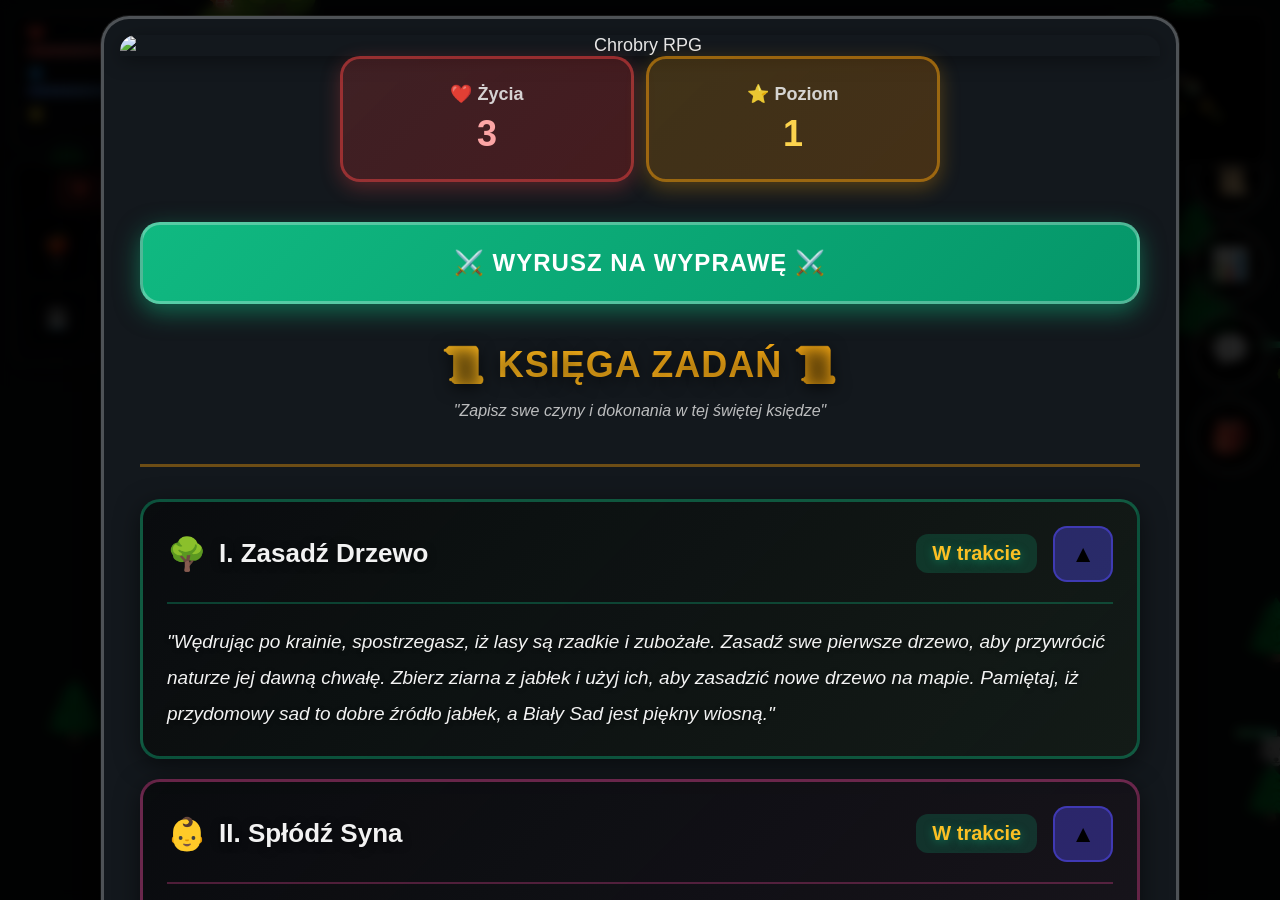
==== commit bb807adc: "Move start game button above the menu" ====
--- a/index.html
+++ b/index.html
@@ -180,6 +180,12 @@
             </div>
           </div>
         </div>
+        <!-- Start Game Button (Moved here) -->
+        <div id="startBtnContainer" style="display:none; margin-top: 20px; margin-bottom: 30px; text-align: center;">
+          <button class="btn btn-success" id="startGameBtn"
+            style="font-size:24px; padding:24px 48px; min-height:72px; font-weight:800; text-transform:uppercase; letter-spacing:1px; box-shadow: 0 8px 24px rgba(16,185,129,0.5);">⚔️
+            Wyrusz na Wyprawę ⚔️</button>
+        </div>
       </div>
 
       <!-- Sekcja Quest Log -->
@@ -389,13 +395,6 @@
         </div>
       </div>
 
-      <!-- Start Game Button (Moved here) -->
-      <div id="startBtnContainer" style="display:none; margin-top: 40px; margin-bottom: 40px; text-align: center;">
-        <button class="btn btn-success" id="startGameBtn"
-          style="font-size:24px; padding:24px 48px; min-height:72px; font-weight:800; text-transform:uppercase; letter-spacing:1px; box-shadow: 0 8px 24px rgba(16,185,129,0.5);">⚔️
-          Wyrusz na Wyprawę ⚔️</button>
-      </div>
-
       <!-- Sekcja Instrukcji -->
       <div style="margin-bottom:40px; border-top:3px solid rgba(245,158,11,0.4); padding-top:40px;">
         <div style="text-align:center; margin-bottom:32px;">
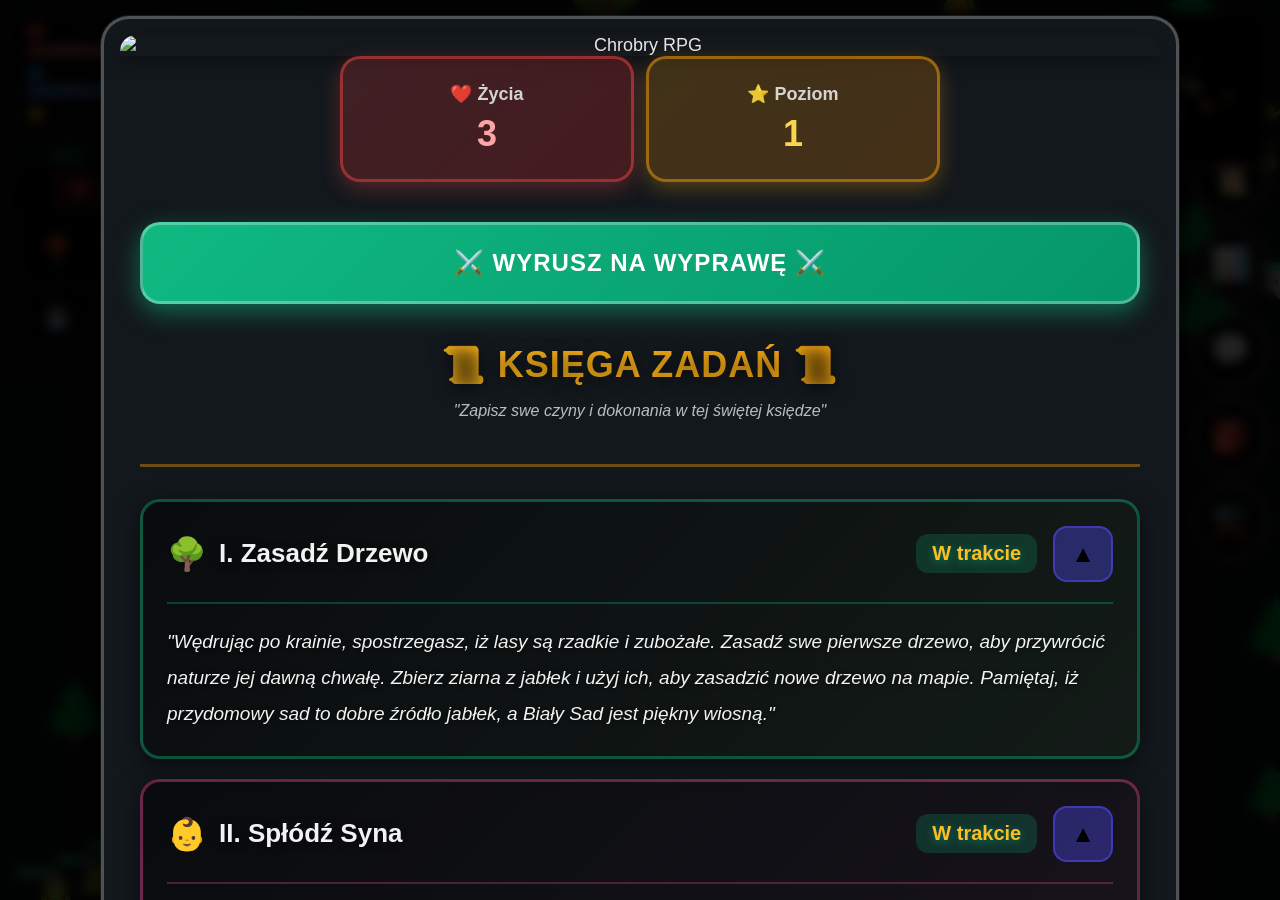
==== commit 072576ce: "Add: item balance, ult attack, crafting, tree respawn, pinball collision, bow free" ====
--- a/index.html
+++ b/index.html
@@ -85,12 +85,12 @@
         </div>
       </div>
     </div>
-    <!-- Przyciski akcji - prawa strona pod mini-mapą -->
     <div class="action-buttons-panel">
       <div class="action-btn-item btn-icon" id="questBtn" title="Zadania (Q)">📜</div>
       <div class="action-btn-item btn-icon" id="statsBtn" title="Statystyki (R)">📊</div>
       <div class="action-btn-item btn-icon" id="interactBtn" title="Interakcja (F)">💬</div>
       <div class="action-btn-item btn-icon" id="inventoryBtn" title="Skarbiec (E)">🎒</div>
+      <div class="action-btn-item btn-icon" id="craftingBtn" title="Kraftowanie (C)" onclick="toggleCrafting()">⚒️</div>
     </div>
 
     <!-- Gałka analogowa (lewy dolny róg) -->
@@ -99,7 +99,6 @@
       <div class="joystick-stick" id="joystickStick"></div>
     </div>
 
-    <!-- Przyciski akcji (prawy dolny róg) -->
     <div class="action-buttons">
       <button class="action-btn action-btn-b" id="actionBtnB" title="Atak projectile (B)">
         <span class="action-btn-emoji">🏹</span>
@@ -108,6 +107,10 @@
       <button class="action-btn action-btn-a" id="actionBtnA" title="Atak ręcz (A)">
         <span class="action-btn-emoji">⚔️</span>
         <div class="action-btn-cooldown" id="cooldownA"></div>
+      </button>
+      <button class="action-btn" id="actionBtnUlt" title="Ult atak (U)" onclick="fireUltimate()" style="background: linear-gradient(135deg, rgba(139,92,246,0.6), rgba(168,85,247,0.7)); border-color: rgba(139,92,246,0.7);">
+        <span class="action-btn-emoji">⚡</span>
+        <div class="action-btn-cooldown" id="cooldownUlt"></div>
       </button>
     </div>
   </div>
@@ -708,6 +711,19 @@
     </div>
   </div>
 
+  <!-- Modal Kraftowanie -->
+  <div class="modal" id="craftingModal">
+    <div class="panel">
+      <button class="modal-close" aria-label="Zamknij" onclick="toggleCrafting()">×</button>
+      <div style="display:flex; align-items:center; gap:12px; margin-bottom:20px; margin-top:-8px;">
+        <span style="font-size:36px; text-shadow: 0 2px 8px rgba(0,0,0,0.5);">⚒️</span>
+        <h2 style="font-size:28px; font-weight:800; margin:0; color:rgba(255,255,255,0.95); text-shadow: 0 2px 8px rgba(0,0,0,0.5);">KRAFTOWANIE</h2>
+      </div>
+      <div id="craftingRecipes" style="display:flex; flex-direction:column; gap:0;"></div>
+      <button class="btn btn-secondary" onclick="toggleCrafting()" style="width:100%; padding:14px; font-size:18px; font-weight:700; margin-top:16px;">❌ Zamknij</button>
+    </div>
+  </div>
+
   <!-- Modal Character Stats - Redesigned -->
   <div class="modal" id="statsModal">
     <div class="panel stats-panel">
